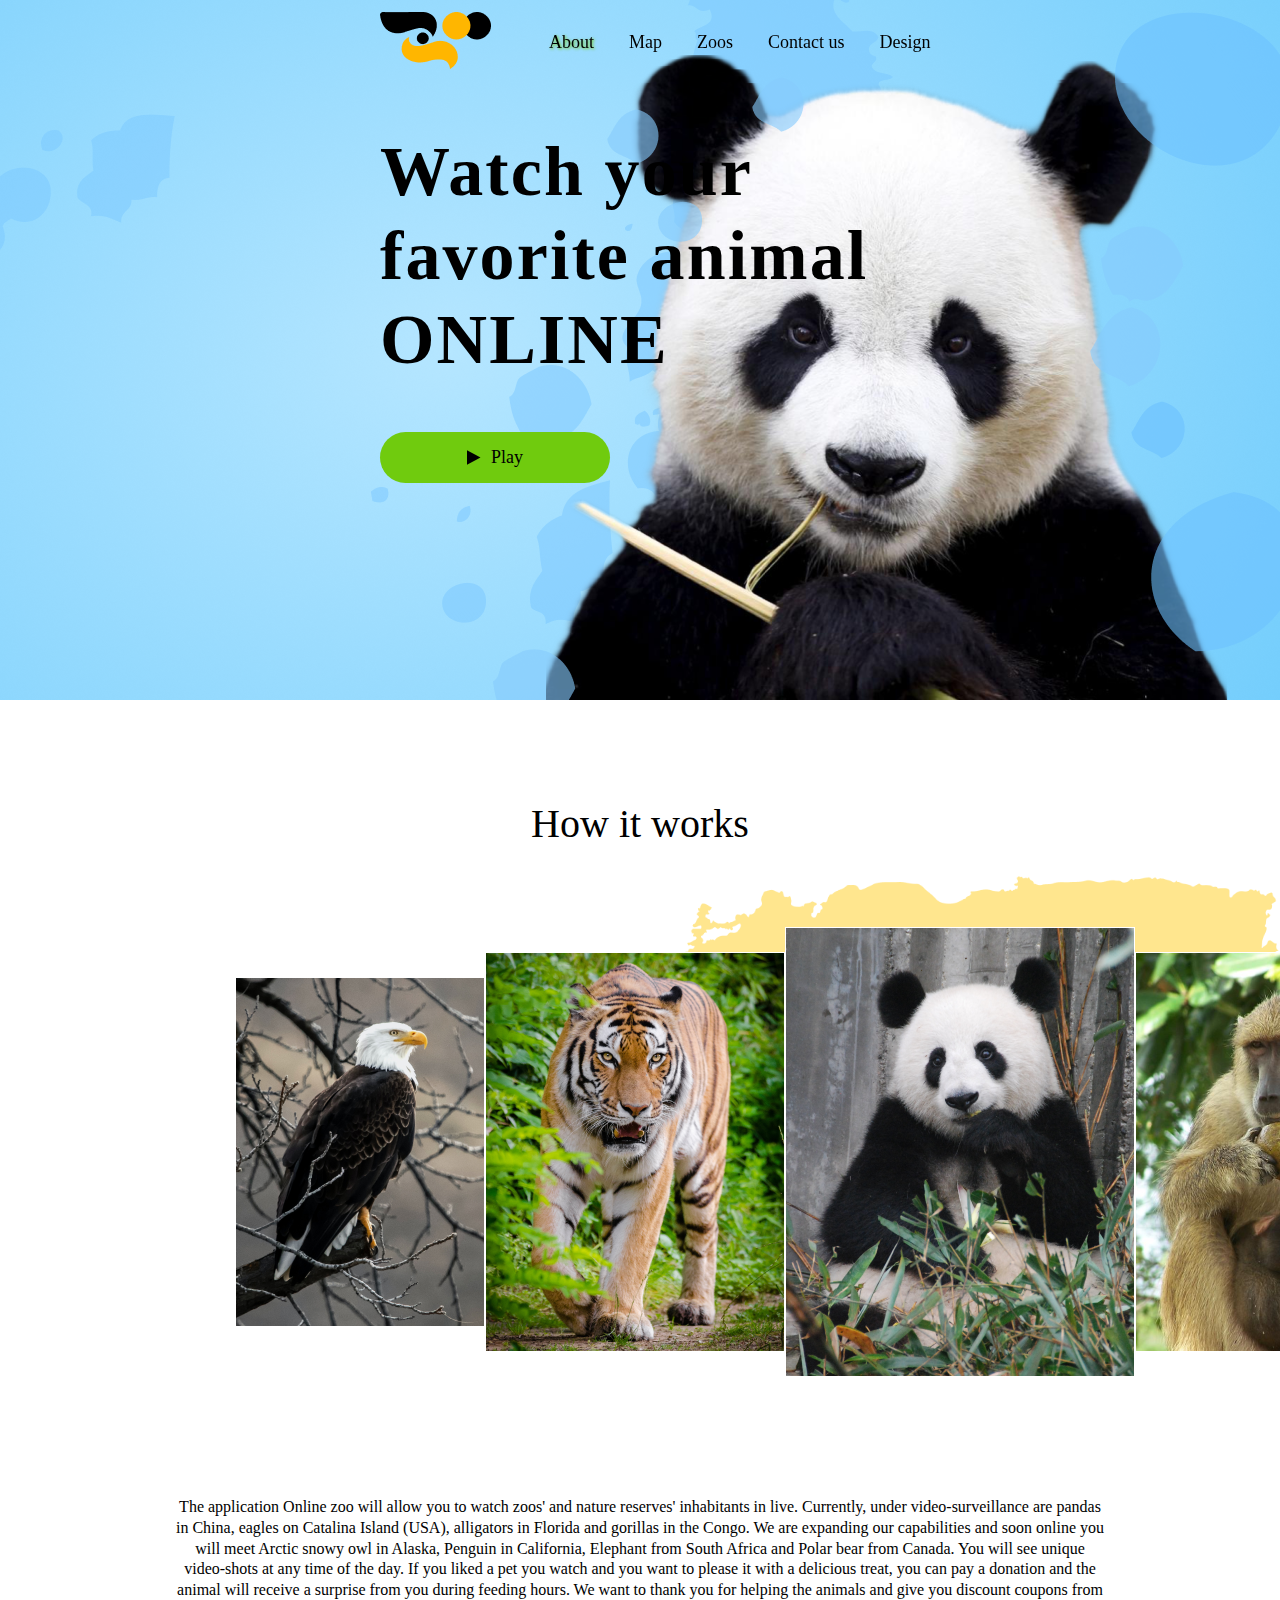
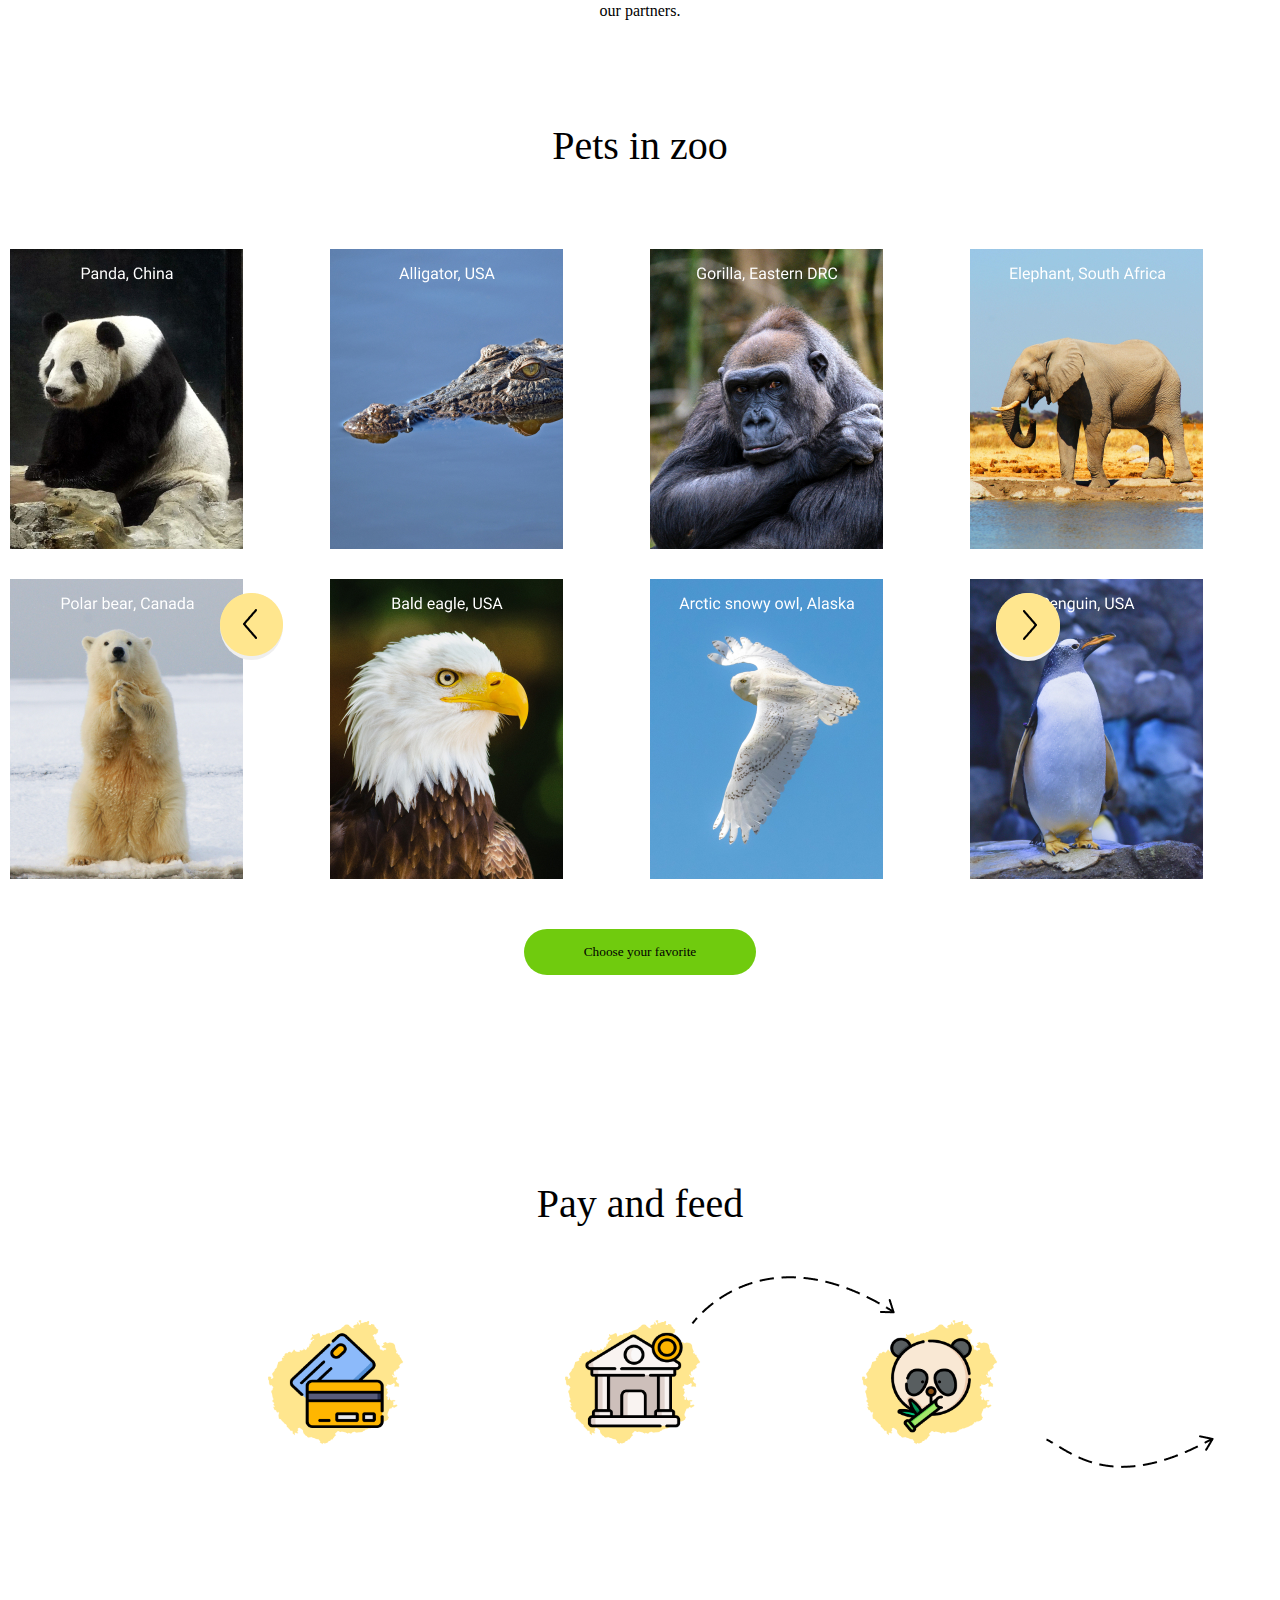
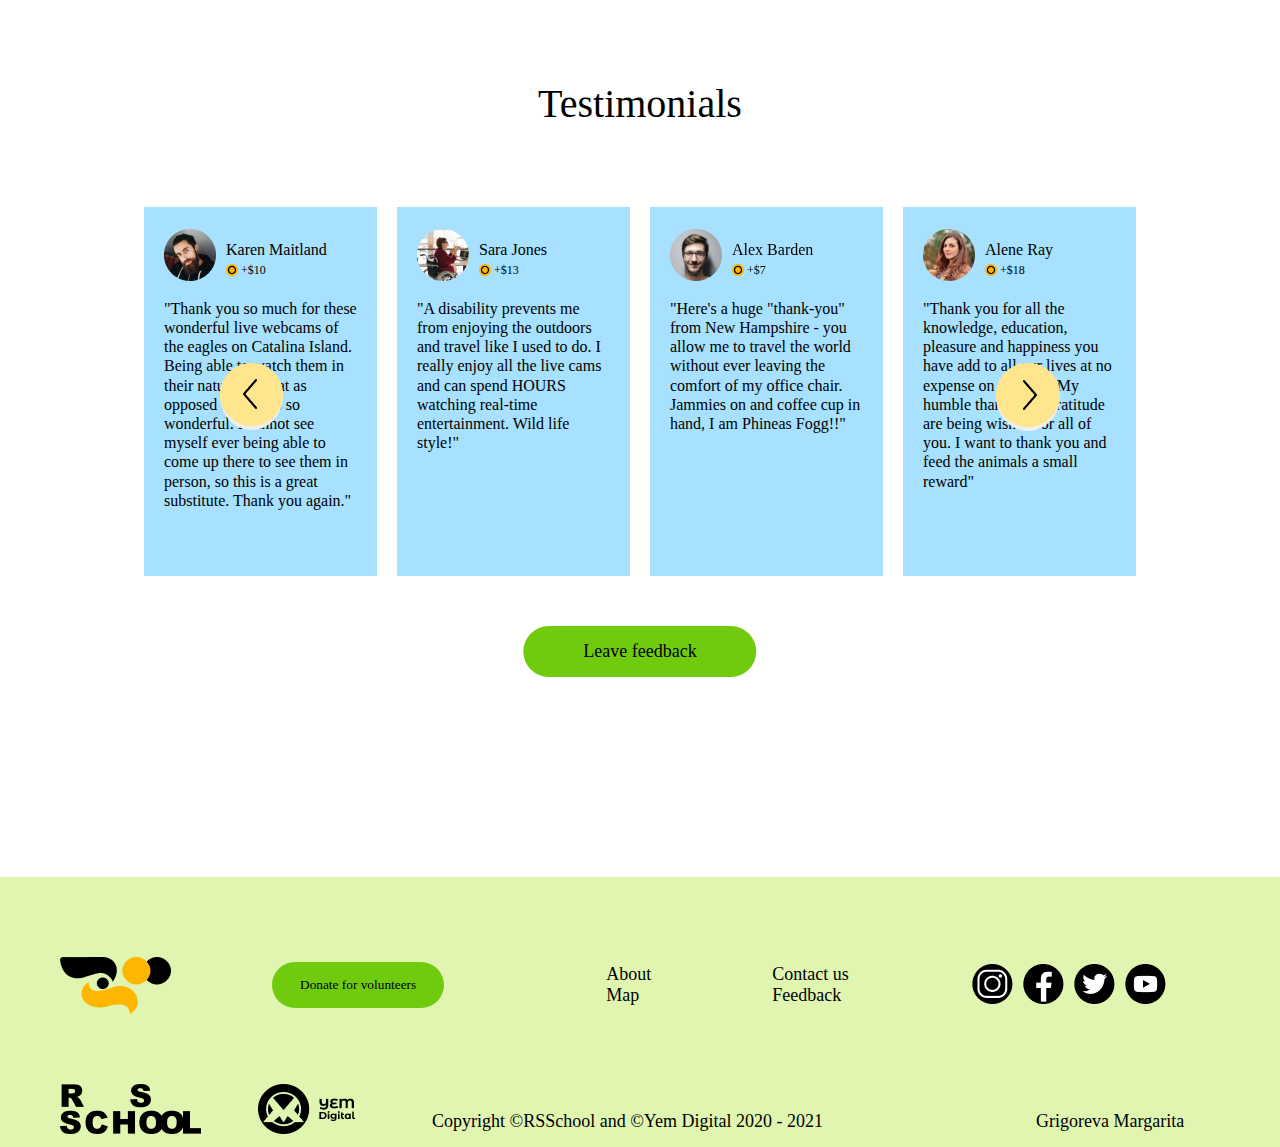
==== index.html @ cdc942bb "init: start project" ====
<!DOCTYPE html>
<html lang="en">
<head>
    <meta charset="UTF-8">
    <meta http-equiv="X-UA-Compatible" content="IE=edge">
    <meta name="viewport" content="width=device-width, initial-scale=1.0">
    <link rel="stylesheet" href="./style.css">
    <title>ZOO</title>
</head>
<body>
    <header class="header">
                <div class="logo">
                    <a href="/" class="header__logo">
                        <img class="header__logo__img" src="./img/logo.png" alt="Logotype">
                    </a>
                </div>
    
                <nav class="header__nav">
                    <ul class="header_list">
                        <li><a class="header__link header__link__sign" href="#how-work">About</a></li>
                        <li><a class="header__link" href="#">Мар</a></li>
                        <li><a class="header__link" href="#">Zoos</a></li>
                        <li><a class="header__link" href="./404/index.html">Contact us</a></li>
                        <li><a class="header__link" href="#">Design</a></li>
                    </ul>
                </nav>
    </header>

    <section class="panda">
        <div class="panda-wrapper">
            <p class="panda-title">
                Watch your favorite animal ONLINE
            </p>
            <button class="panda-button">
                <div class="panda-button-play">
                    Play
                </div>
            </button>
        </div>
    </section>

    <section class="how-it" id="how-work">
        <p class="how-it-works">How it works</p>
        <img class="how-it-background" src="./img/section2-background.png" alt="background">
        <div class="how-it-cards">
            <div class="how-it-card-1"></div>
            <div class="how-it-card-2"></div>
            <div class="how-it-card-3"></div>
            <div class="how-it-card-4"></div>
            <div class="how-it-card-5"></div>
        </div>
        <div class="paragraph">
            <p class="how-it-subtitle">
            The application Оnline zoo will allow you to watch zoos' and nature reserves' inhabitants in live. Currently, under video-surveillance are pandas in China, eagles on Catalina Island (USA), alligators in Florida and gorillas in the Congo. We are expanding our capabilities and soon online you will meet Arctic snowy owl in Alaska, Penguin in California, Elephant from South Africa and Polar bear from Canada. You will see unique video-shots at any time of the day. If you liked a pet you watch and you want to please it with a delicious treat, you can pay a donation and the animal will receive a surprise from you during feeding hours.
            We want to thank you for helping the animals and give you discount coupons from our partners.
            </p>
        </div>
        
    </section>
    
    <section class="pets">
        <h2 class="pets-in-zoo">Pets in zoo</h2>

        <div class="pets-cards">
            <div class="pet-card pets-card-1">
                <!-- <div class="pets-card-title">Panda, China</div> -->
            </div>
            <div class="pet-card pets-card-2">
                <!-- <div class="pets-card-title">Alligator, USA</div> -->
            </div>
            <div class="pet-card pets-card-3">
                <!-- <div class="pets-card-title">Gorilla, Eastern DRC</div> -->
            </div>
            <div class="pet-card pets-card-4">
                <!-- <div class="pets-card-title">Elephant, South Africa</div> -->
            </div>
            <div class="pet-card pets-card-5">
                <!-- <div class="pets-card-title">Polar bear, Canada</div> -->
            </div>
            <div class="pet-card pets-card-6">
                <!-- <div class="pets-card-title">Bald eagle, USA</div> -->
            </div>
            <div class="pet-card pets-card-7">
                <!-- <div class="pets-card-title">Arctic snowy owl, Alaska</div> -->
            </div>
            <div class="pet-card pets-card-8">
                <!-- <div class="pets-card-title">Penguin, USA</div> -->
            </div>
        </div>

        <button class="prev">
            <img src="./img/prev.png" alt="previous">
        </button>
        <button class="next">
            <img src="./img/next.png" alt="next">
        </button>

        <div class="button-pet-box">
            <button class="choose-pet">
                Choose your favorite
            </button>
        </div>
        
    </section>

    <section class="pay">
        <h2 class="pay-title">Pay and feed</h2>
        <div class="how-pay">
            <img src="./img/pay-1.png" alt="" class="how-pay-img how-pay-1">
            <img src="./img/pay-2.png" alt="" class="how-pay-img how-pay-2">
            <img src="./img/pay-3.png" alt="" class="how-pay-img how-pay-3">
            <img src="./img/pay-4.png" alt="" class="how-pay-4">
            
        </div>
    </section>

    <section class="testimonials">
        <h2 class="testimonials-title">Testimonials</h2>

        <div class="testimonials-cards">
            <div class="test-card">
                <div class="test-card-info">
                    <img src="./img/test-card-1.png" alt="Karen Maitland" class="test-card-img">
                    <div class="test-info-donat">
                        <p class="test-name">Karen Maitland</p>
                        <div class="donat">+$10</div>
                    </div>
                </div>
                <p class="test-info">"Thank you so much for these wonderful live webcams of the eagles on Catalina Island. Being able to watch them in their natural habitat as opposed to zoos is so wonderful. I cannot see myself ever being able to come up there to see them in person, so this is a great substitute. Thank you again."
                </p>
            </div>

            <div class="test-card">
                <div class="test-card-info">
                    <img src="./img/test-card-2.png" alt="Sara Jones" class="test-card-img">
                    <div class="test-info-donat">
                        <p class="test-name">Sara Jones</p>
                        <div class="donat">+$13</div>
                    </div>
                </div>
                <p class="test-info">"A disability prevents me from enjoying the outdoors and travel like I used to do. I really enjoy all the live cams and can spend HOURS watching real-time entertainment. Wild life style!"
                </p>
            </div>

            <div class="test-card">
                <div class="test-card-info">
                    <img src="./img/test-card-3.png" alt="Alex Barden" class="test-card-img">
                    <div class="test-info-donat">
                        <p class="test-name">Alex Barden</p>
                        <div class="donat">+$7</div>
                    </div>
                </div>
                <p class="test-info">"Here's a huge "thank-you" from New Hampshire - you allow me to travel the world without ever leaving the comfort of my office chair. Jammies on and coffee cup in hand, I am Phineas Fogg!!"
                </p>
            </div>
            <div class="test-card">
                <div class="test-card-info">
                    <img src="./img/test-card-4.png" alt="Alene Ray" class="test-card-img">
                    <div class="test-info-donat">
                        <p class="test-name">Alene Ray</p>
                        <div class="donat">+$18</div>
                    </div>
                </div>
                <p class="test-info">"Thank you for all the knowledge, education, pleasure and happiness you have add to all our lives at no expense on our part. My humble thanks and gratitude are being wished for all of you. I want to thank you and feed the animals a small reward"
                </p>
            </div>
        </div>
        <button class="test-prev">
            <img src="./img/prev.png" alt="previous">
        </button>
        <button class="test-next">
            <img src="./img/next.png" alt="next">
        </button>

        <button class="feedback">Leave feedback</button>
    </section>

    <footer class="footer">
        <div class="footer-wrapper">
            <div class="first-level">
                <img class="footer__logo__img" src="./img/logo.png" alt="Logotype">
                <button class="footer-button">Donate for volunteers</button>

                <nav class="footer-nav">
                    <div class="footer-column-1">
                        <ul class="footer-list">
                            <li><a class="footer-list-id" href="#how-work">About</a></li>
                            <li><a class="footer-list-id" href="#">Мар</a></li>
                            <!-- <li><a class="footer-list" href="#">Contact us</a></li>
                            <li><a class="footer-list" href="#">Feedback</a></li> -->
                        </ul>
                    </div>
                    <div class="footer-column-2">
                        <ul class="footer-list">
                            <li><a class="footer-list-id" href="#">Contact us</a></li>
                            <li><a class="footer-list-id" href="#">Feedback</a></li>
                        </ul>
                    </div>

                </nav>

                <div class="social">
                    <ul class="social-list">
                        <li>
                            <a class="social-list-link" href="#">
                                <img class="social-list-img" src="./img/social-1.png" alt="instagram">
                            </a>
                        </li>
                        <li>
                            <a class="social-list-link" href="#">
                                <img class="social-list-img" src="./img/social-2.png" alt="facebook">
                            </a>
                        </li>
                        <li>
                            <a class="social-list-link" href="#">
                                <img class="social-list-img" src="./img/social-3.png" alt="twitter">
                            </a>
                        </li>
                        <li>
                            <a class="social-list-link" href="#">
                                <img class="social-list-img" src="./img/social-4.png" alt="youtube">
                            </a>
                        </li>
                    </ul>
                </div>

            </div>
            <div class="second-level">
                <img class="footer__rss__img" src="./img/rs.png" alt="rs">
                <img class="footer__yem__img" src="./img/yem.png" alt="yem">
                <p class="footer-text">Copyright ©RSSchool and ©Yem Digital 2020 - 2021</p>
                <p class="designer">Grigoreva Margarita</p>
            </div>
        </div>
        
    </footer>
</body>
</html>
---- style.css ----
* {
	padding: 0;
	margin: 0;
	border: 0;
}
*,*:before,*:after{
	-moz-box-sizing: border-box;
	-webkit-box-sizing: border-box;
	box-sizing: border-box;
}
:focus,:active {
    outline: none;
}
a:focus,a:active {
    outline: none;
}

nav,footer,header,aside {
    display: block;
}

html,body{
	font-size: 100%;
	line-height: 1;
	font-size: 14px;
    font-style: normal;
	font-weight: normal;
    font-family: 'Open Sans';
	-ms-text-size-adjust: 100%;
	-moz-text-size-adjust: 100%;
	-webkit-text-size-adjust: 100%;
	font-family: Roboto;
}
img {
	max-width: 100%;
	height: auto;
}

input,button,textarea {
    font-family:inherit;
}

input::-ms-clear {
    display: none;
}
button {cursor: pointer;
}
button::-moz-focus-inner {
    padding:0;border:0;
}
a, a:visited {
    text-decoration: none;
}
a:hover {
    text-decoration: none;
}
ul li {
    list-style: none;
}
h1,h2,h3,h4,h5,h6 {
    font-size:inherit;font-weight: 400;
}

.header{
	max-width: 1920px;
    display: flex;
	flex-wrap: wrap;
	padding-top: 12px;
    padding-left: 380px;
	position: fixed;
}
.header__logo__img{
	margin-right: 57px;
}
.header_list{
	display: flex;
	flex-wrap: wrap;
}
.header__link{
    margin-right: 35px;
	font-size: 23px;
	line-height: 60px;
	cursor: pointer;
	font-style: normal;
	font-weight: 500;
	font-size: 18px;
	color: #000000;
}
.header__link__sign{
	text-shadow: 1px 1px 3px  #70CB0E;
}
.panda{
	background: url(./img/panda-first-section.png) no-repeat center;
	background-size: cover;
	height: 700px;
}
.panda-wrapper{
	margin-left: 380px;
}
.panda-title{
	max-width: 570px;
	padding-top: 130px;
	font-family: SceneW01-Black;
	font-style: normal;
	font-weight: 900;
	font-size: 70px;
	line-height: 120%;
	letter-spacing: 0.03em;
	color: #000000;
}
.panda-button{
	margin-top: 50px;
	padding: 15px 87px 15px 87px;
	background-color: #70CB0E;
	border-radius: 30px;

}
.panda-button-play{
	padding-left: 24px;
	background: url(./img/arrow.svg) no-repeat left;
	font-style: normal;
	font-weight: normal;
	font-size: 18px;
	line-height: 21px;
}



.how-it-works{
	padding-top: 100px;
	text-align: center;
	font-weight: 500;
	font-size: 40px;
	line-height: 47px;
	color: #000000;
}
.how-it-background{
	position: absolute;
	top: 876px;
	display: block;
	z-index: -1;
	padding-left: 267px;
}
.how-it-cards{
	display: grid;
	justify-content: center;
	margin-left: 275px;
	width: 1370px;
	height: 450px;
	grid-template-columns: repeat(5, 1fr);
	padding-top: 80px;
	grid-column-gap: 0px;
}
.how-it-card-1{
	width: 250px;
	height: 350px;
	background: url(./img/how-it-1.png) no-repeat center;
	margin-top: 50px;
}
.how-it-card-2{
	width: 300px;
	height: 400px;
	background: url(./img/how-it-2.png) no-repeat center;
	margin-top: 25px;
}
.how-it-card-3{
	width: 350px;
	height: 450px;
	background: url(./img/how-it-3.png) no-repeat center;
}
.how-it-card-4{
	width: 300px;
	height: 400px;
	background: url(./img/how-it-4.png) no-repeat center;
	margin-top: 25px;
}
.how-it-card-5{
	width: 250px;
	height: 350px;
	background: url(./img/how-it-5.png) no-repeat center;
	margin-top: 50px;
}
.paragraph{
	margin: 0 auto;
	width: 933px;
}
.how-it-subtitle{
	text-align: center;
	
	font-style: normal;
	font-weight: normal;
	font-size: 16px;
	line-height: 130%;
	color: #000000;
	padding-top: 200px;
} 

.pets{
	height: 1058px;
}
.pets-in-zoo{
	padding-top: 100px;
	text-align: center;
	font-style: normal;
	font-weight: 500;
	font-size: 40px;
	line-height: 47px;
	color: #000000;
}

.pets-cards {
	padding-top: 80px;
	margin: 0 auto;
	width: 1260px;
	display: grid;
	grid-template-columns: repeat(4, 1fr);
	grid-column-gap: 20px;
	grid-row-gap: 30px;
}
.pet-card {
	width: 233px;
	height: 300px;
}
.pets-card-1{
	background: url(./img/pets-1.jpg) no-repeat center;
}
.pets-card-2{
	background: url(./img/pets-2.jpg) no-repeat center;
}
.pets-card-3{
	background: url(./img/pets-3.jpg) no-repeat center;
}
.pets-card-4{
	background: url(./img/pets-4.jpg) no-repeat center;
}
.pets-card-5{
	background: url(./img/pets-5.jpg) no-repeat center;
}
.pets-card-6{
	background: url(./img/pets-6.jpg) no-repeat center;
}
.pets-card-7{
	background: url(./img/pets-7.jpg) no-repeat center;
}
.pets-card-8{
	background: url(./img/pets-8.jpg) no-repeat center;
}
.prev{
	position: absolute;
	top: 2193px;
	border-radius: 50%;
	left: 220px;
}
.next{
	position: absolute;
	top: 2193px;
	right: 220px;
	border-radius: 50%;
}
.button-pet-box{
	display: flex;
  justify-content: center;
}
.choose-pet{
	margin-top: 50px;
	padding: 15px 60px;
	background: #70CB0E;
	border-radius: 30px;
}

.pay{
	height: 600px;
}
.pay-title{
	padding-top: 100px;
	font-weight: 500;
	font-size: 40px;
	line-height: 47px;
	text-align: center;
	color: #000000;
}
.how-pay{
	padding-top: 80px;
	/* display: flex;
	width: 992px;
	padding-left: 494px; */
	margin: 0 auto;
	width: 816px;
	display: grid;
	grid-template-columns: repeat(3, 1fr);
	grid-column-gap: 75px;
	
}
.how-pay-img{
	width: 210px;
	height: 173px;
}
.how-pay-4{
	position: absolute;
	top: 2670px;
	left: 640px;
}

.testimonials{
	height: 797px;
}
.testimonials-title{
	font-style: normal;
	font-weight: 500;
	font-size: 40px;
	line-height: 47px;
	text-align: center;
	color: #000000;
}
.testimonials-cards{
	padding-top: 80px;
	margin: 0 auto;
	width: 992px;
	display: grid;
	grid-template-columns: repeat(4, 1fr);
	grid-column-gap: 20px;
}
.test-card{
	width: 233px;
	height: 369px;
	background: #A7E1FF;
}
.test-prev{
	position: absolute;
	top: 3563px;
	border-radius: 50%;
	left: 220px;
}
.test-next{
	position: absolute;
	top: 3563px;
	right: 220px;
	border-radius: 50%;
}

.test-info{
	padding: 92px 20px;
	padding-bottom: none;
	font-style: normal;
	font-weight: normal;
	font-size: 16px;
	line-height: 120%;
	color: #000000;
}
.test-card{
	position: relative;
}
.test-card-info{
	position: absolute;
	top: 22px;
	left: 20px;
	display: flex;
	align-items: center;
}
.test-info-donat{
	padding-left: 10px;
}
.test-name{
	font-size: 16px;
	line-height: 120%;
	color: #000000;
	padding-top: 8px;
	padding-bottom: 4px;
}

.donat{
	font-size: 12px;
	line-height: 120%;
	color: #000000;
	align-items: center;
	padding-left: 15px;
	background: url(./img/money.svg) no-repeat left center;
}
.feedback{
	margin-top: 50px;
	position: relative;
	left: 50%;
	transform: translate(-50%, 0);
	padding: 15px 60px;
	background: #70CB0E;
	border-radius: 30px;
	font-size: 18px;
	line-height: 21px;
	color: #000000;
}

.footer{
	height: 270px;
	
	background: #DFF5B0;
}
.footer-wrapper{
	width: 1160px;
	margin: 0 auto;
}
.first-level{
	padding-top: 80px;
	display: flex;
	align-items: center;
}
.footer__logo__img{
	padding-right: 100px;
}
.footer-button{
	padding: 15px 28px;
	background: #70CB0E;
	border-radius: 30px;
}
.footer-nav{
	padding-left: 162px;
	/* display: grid;
	grid-template-columns: repeat(2, 1fr);
	grid-column-gap: 121px;
	grid-template-rows: 15px; */
	display: flex;

}
.footer-column-1{
	padding-right: 121px;
}
/* .footer-column-2{

}
.footer-list{
	
} */
.social-list{
	display: flex;
	padding-left: 123px;
}
.footer-list-id{
	color: #000000;
	font-size: 18px;
	line-height: 21px;
}
.social-list-img{
	padding-right: 10px;
}
.second-level{
	padding-top: 70px;
	display: flex;
}
.footer__rss__img{
	padding-right: 57px;
}
.footer__yem__img{
	padding-right: 77px;
}
.footer-text {
	padding-top: 27px;
	padding-right: 213px;
	font-size: 18px;
	line-height: 21px;
	color: #000000;
}
.designer{
	padding-top: 27px;
	font-size: 18px;
	line-height: 21px;
	color: #000000;
}
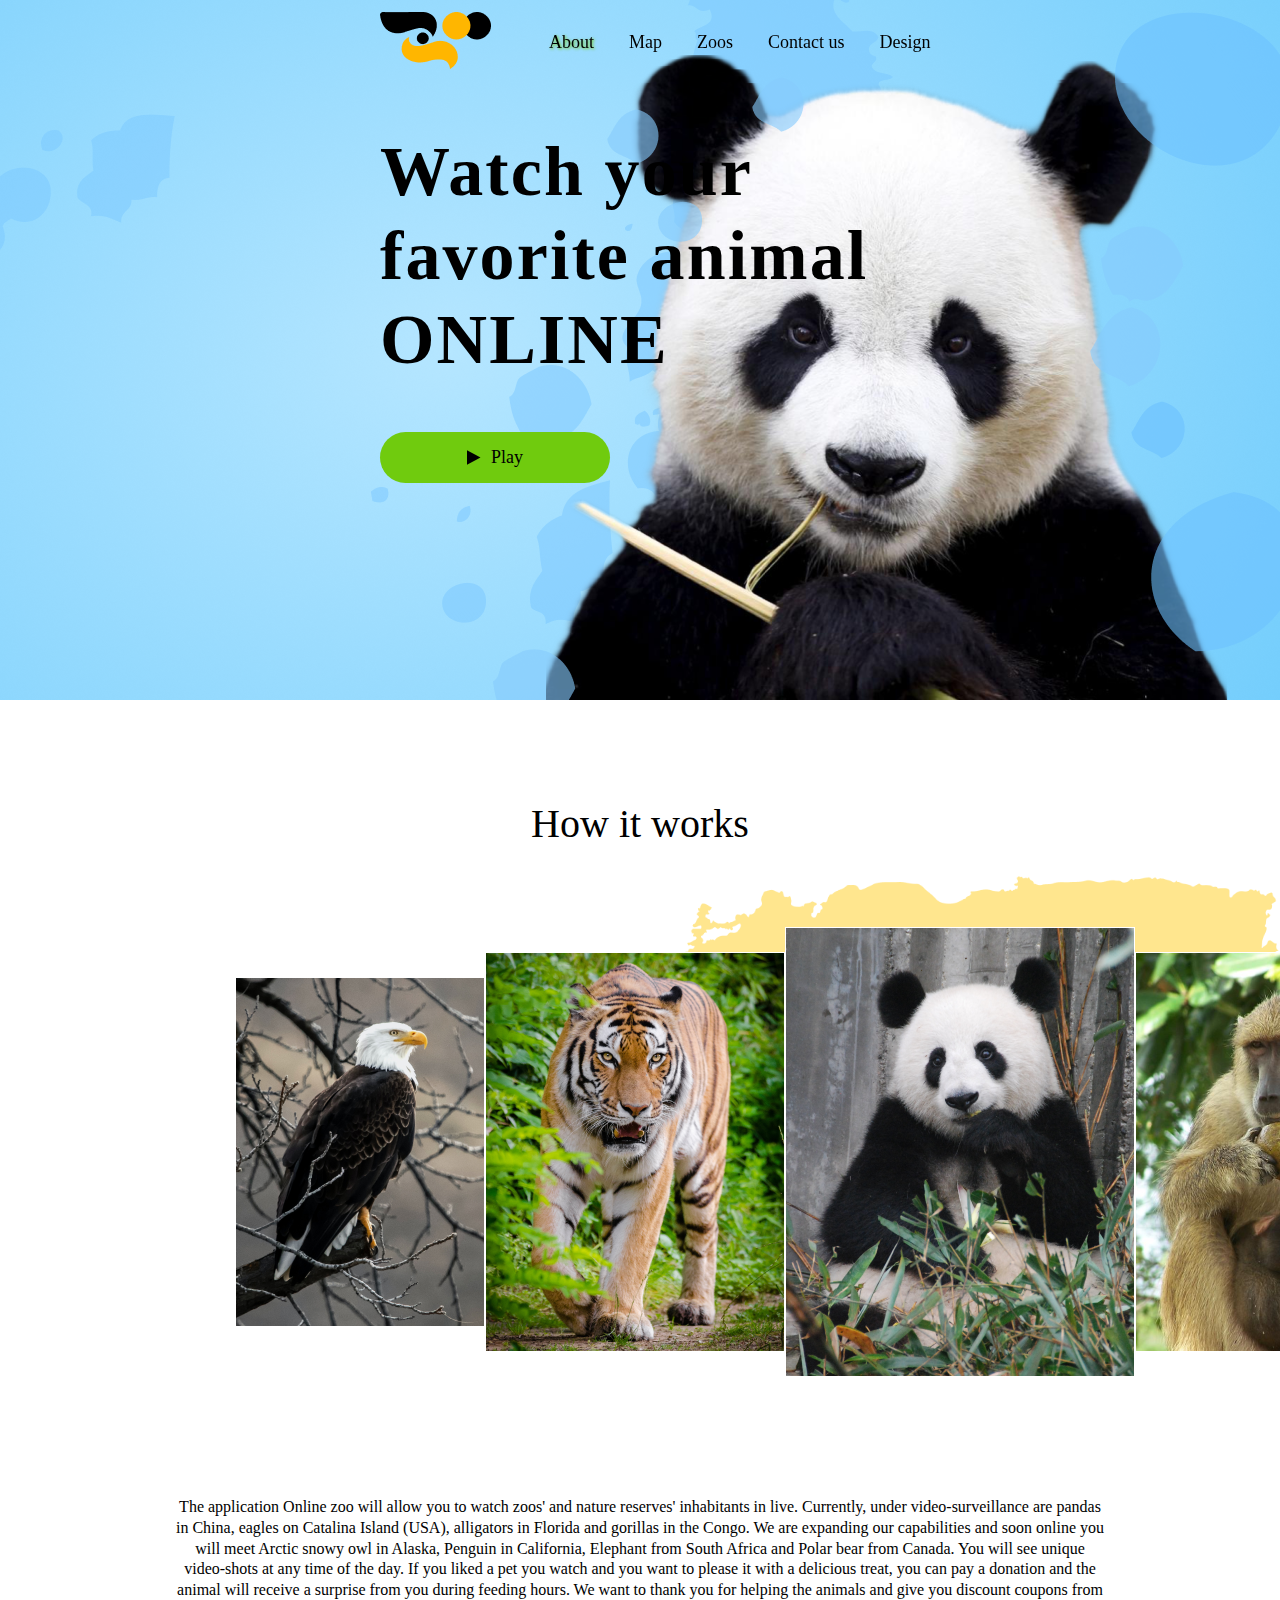
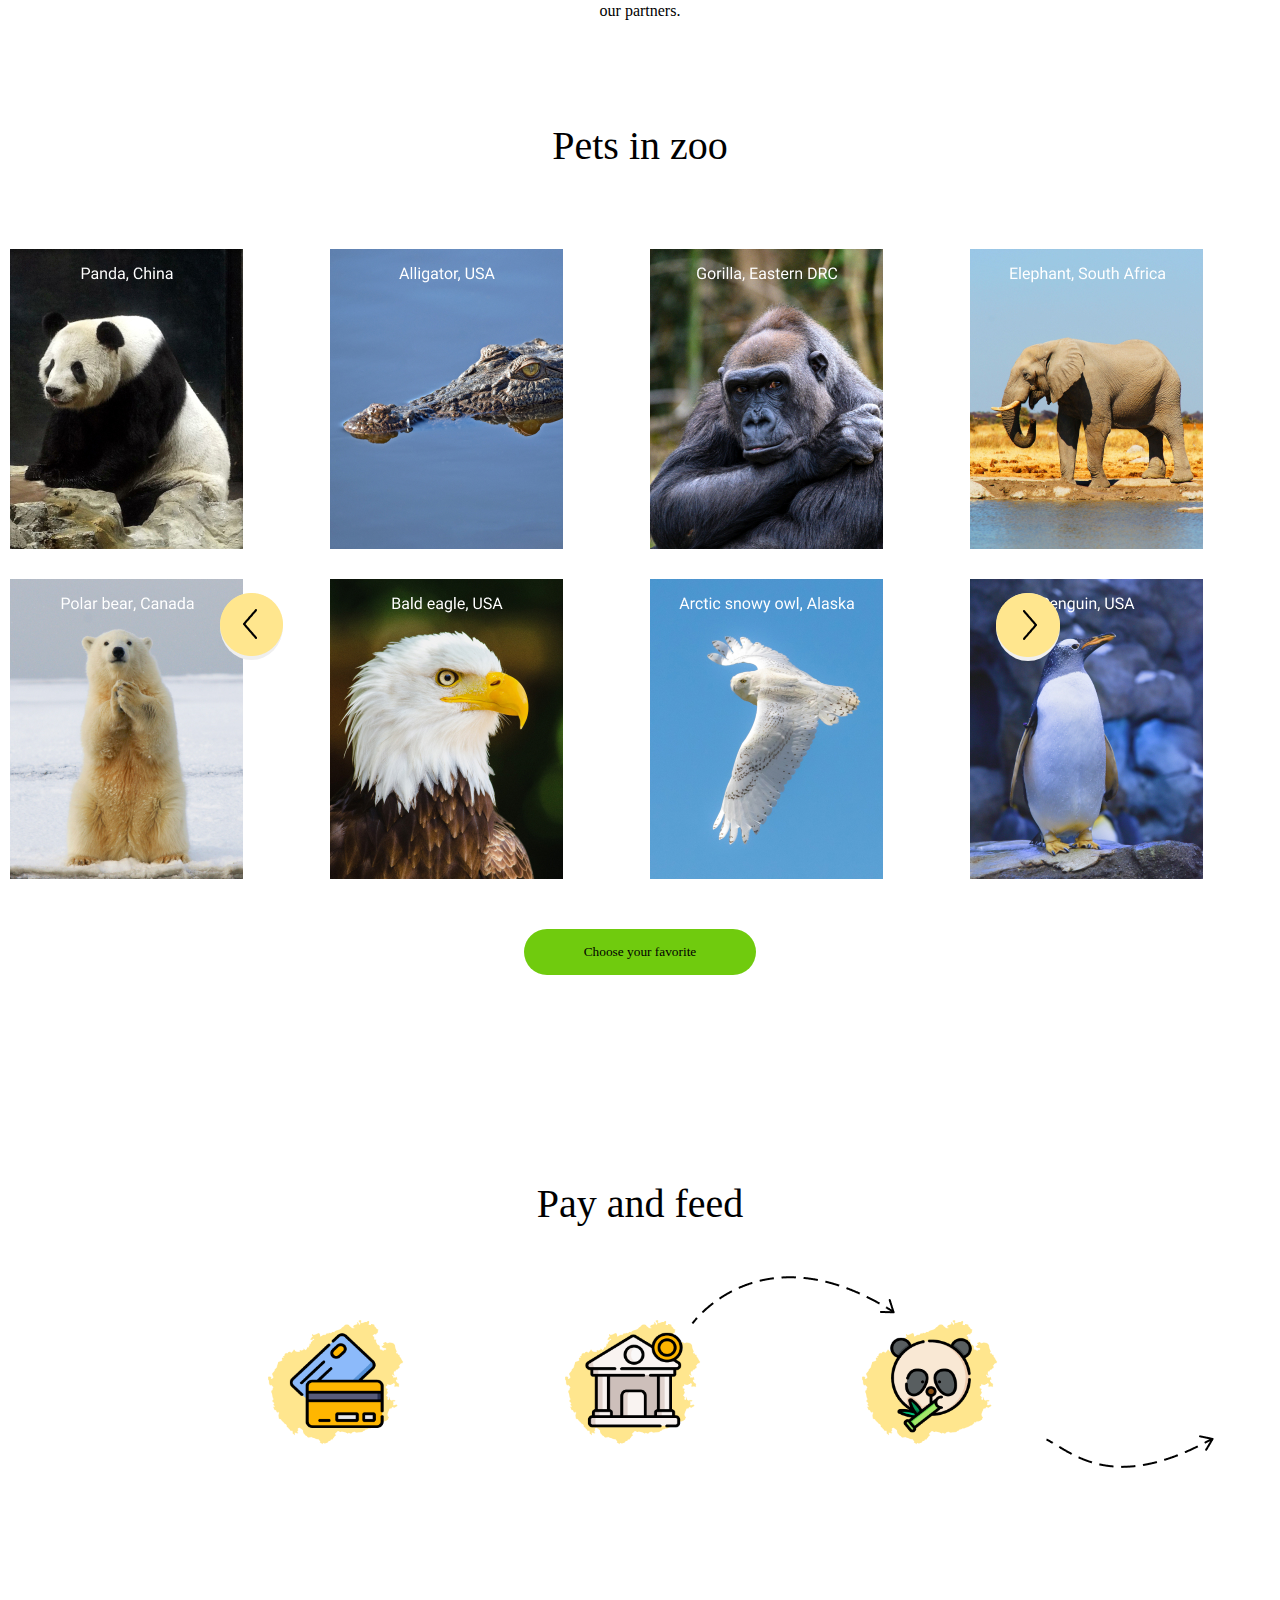
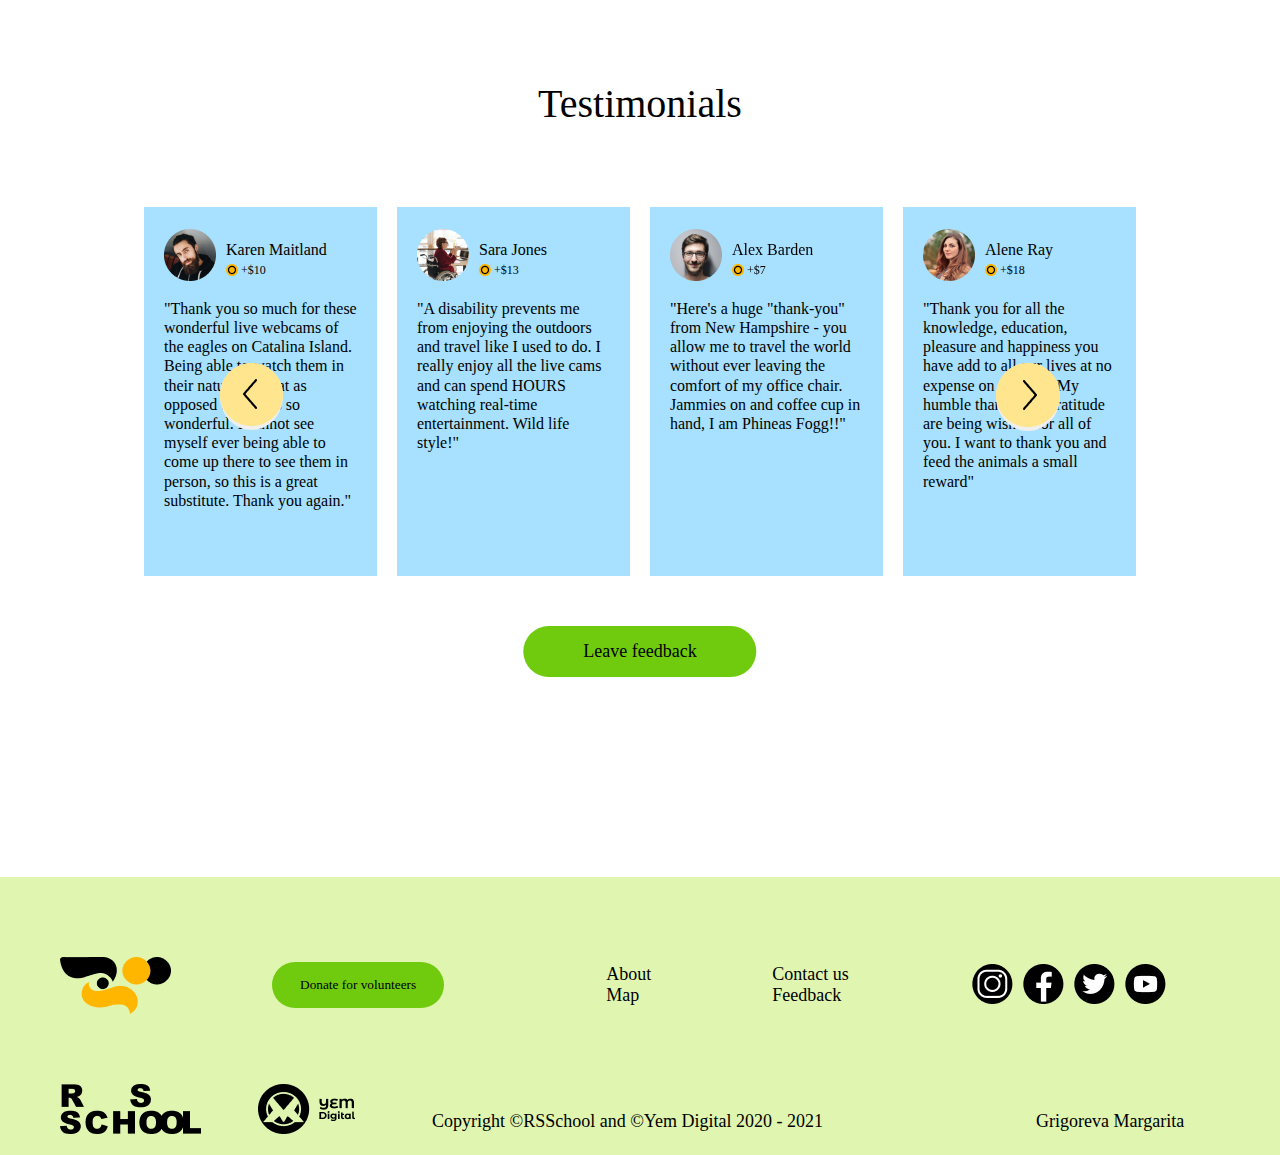
==== commit 087f02e2: "feat: add map" ====
--- a/index.html
+++ b/index.html
@@ -18,7 +18,7 @@
                 <nav class="header__nav">
                     <ul class="header_list">
                         <li><a class="header__link header__link__sign" href="#how-work">About</a></li>
-                        <li><a class="header__link" href="#">Мар</a></li>
+                        <li><a class="header__link" href="./map/index.html">Мар</a></li>
                         <li><a class="header__link" href="#">Zoos</a></li>
                         <li><a class="header__link" href="./404/index.html">Contact us</a></li>
                         <li><a class="header__link" href="#">Design</a></li>
@@ -232,7 +232,7 @@
                 <p class="designer">Grigoreva Margarita</p>
             </div>
         </div>
-        
+        <div class="footer-bg"></div>
     </footer>
 </body>
 </html>--- a/style.css
+++ b/style.css
@@ -390,8 +390,7 @@
 }
 
 .footer{
-	height: 270px;
-	
+	height: 278px;
 	background: #DFF5B0;
 }
 .footer-wrapper{
@@ -423,8 +422,8 @@
 .footer-column-1{
 	padding-right: 121px;
 }
-/* .footer-column-2{
-
+/*.footer-column-2{
+	padding-bottom: 20px;
 }
 .footer-list{
 	
@@ -444,6 +443,7 @@
 .second-level{
 	padding-top: 70px;
 	display: flex;
+	padding-bottom: 20px;
 }
 .footer__rss__img{
 	padding-right: 57px;
@@ -463,4 +463,13 @@
 	font-size: 18px;
 	line-height: 21px;
 	color: #000000;
+}
+.footer-bg{
+	position: absolute;
+	top: 3996px;
+	left: 0;
+	height: 270px;
+	width: 100%;
+	background: url(./img/footer.svg) no-repeat;
+	z-index: -1;
 }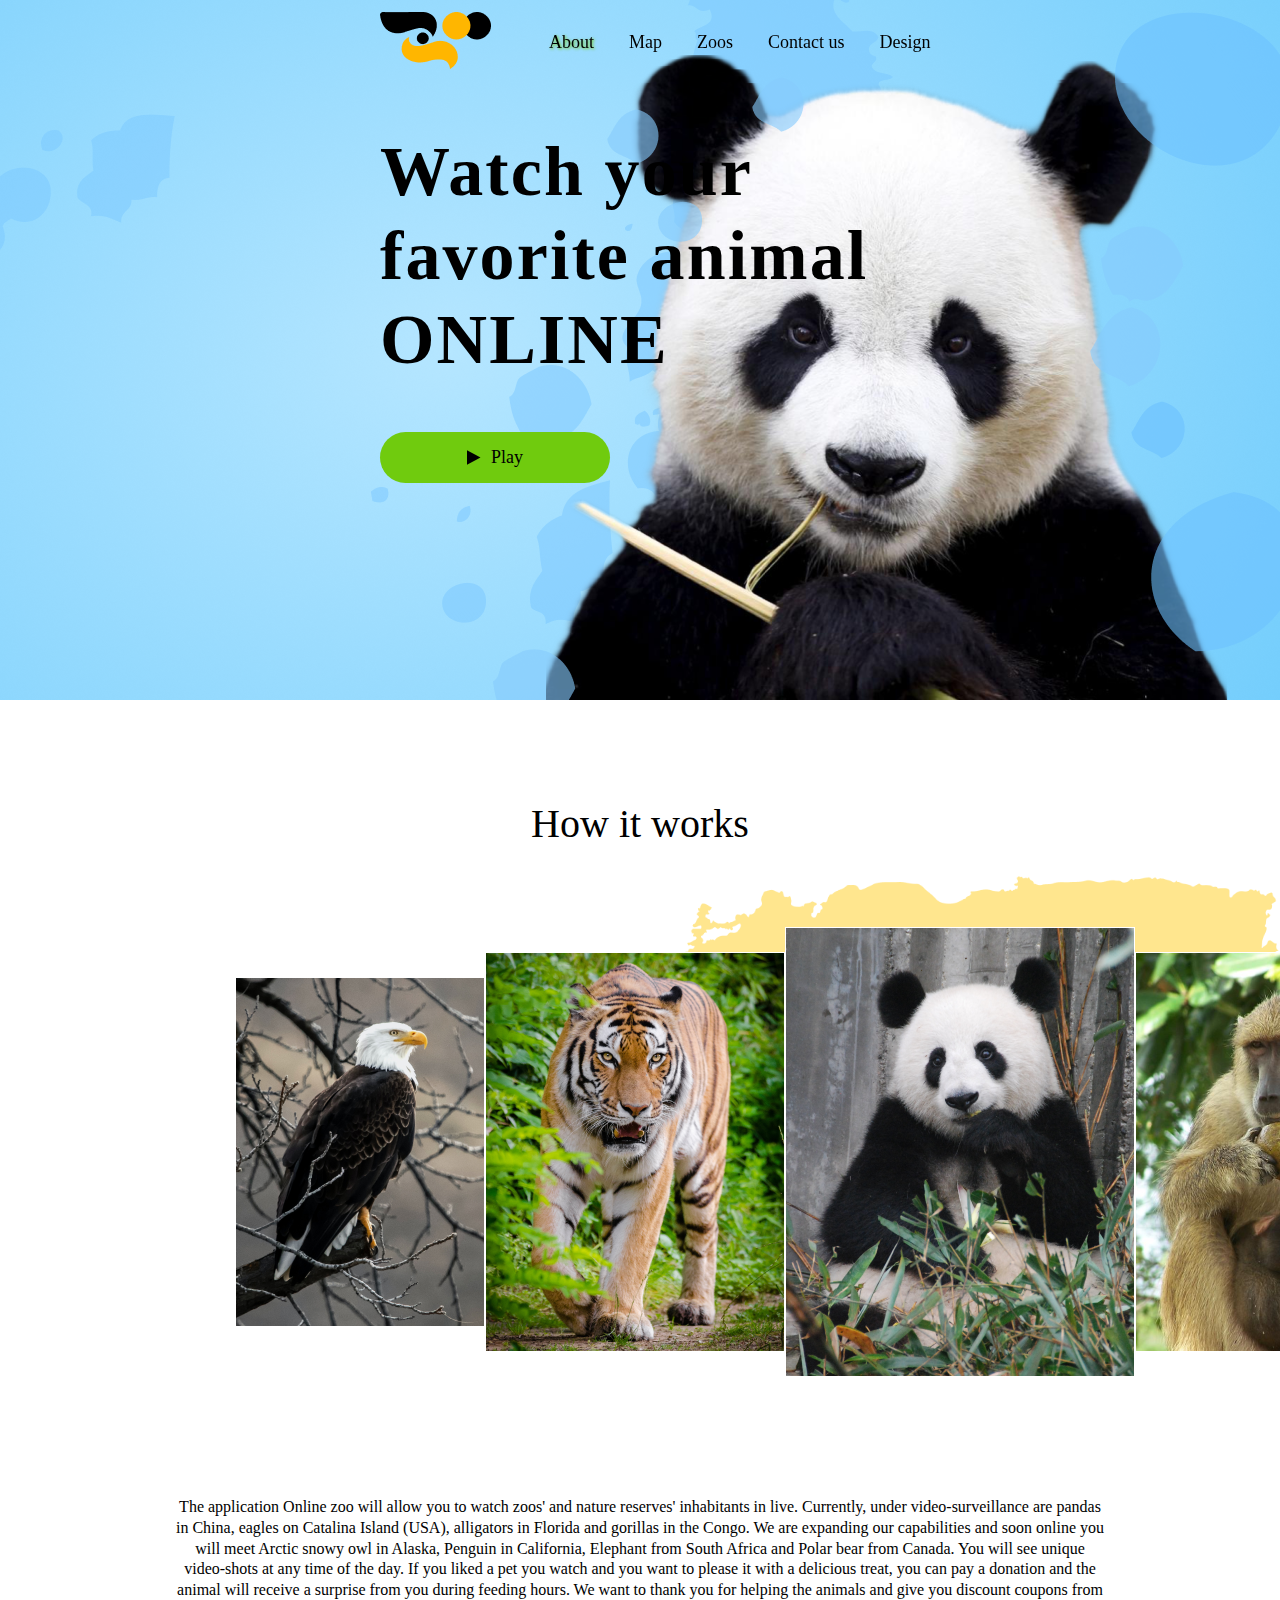
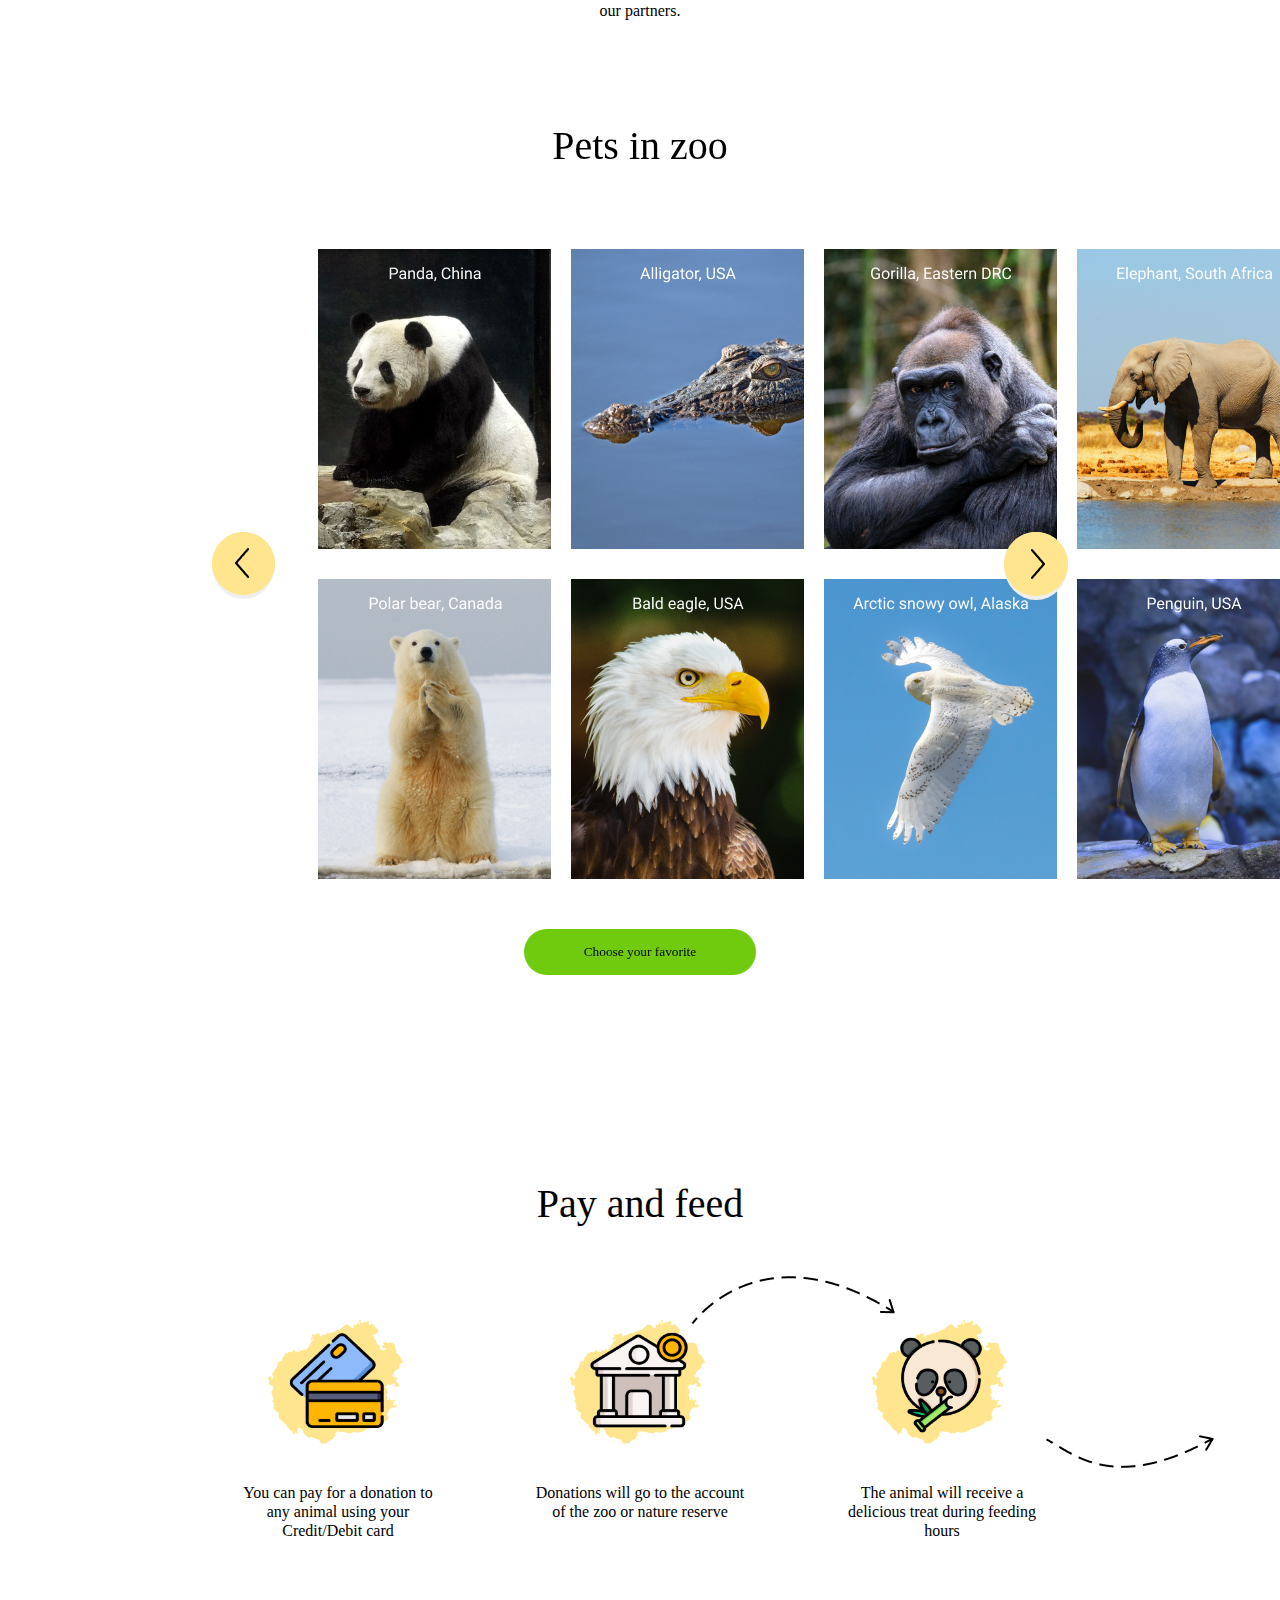
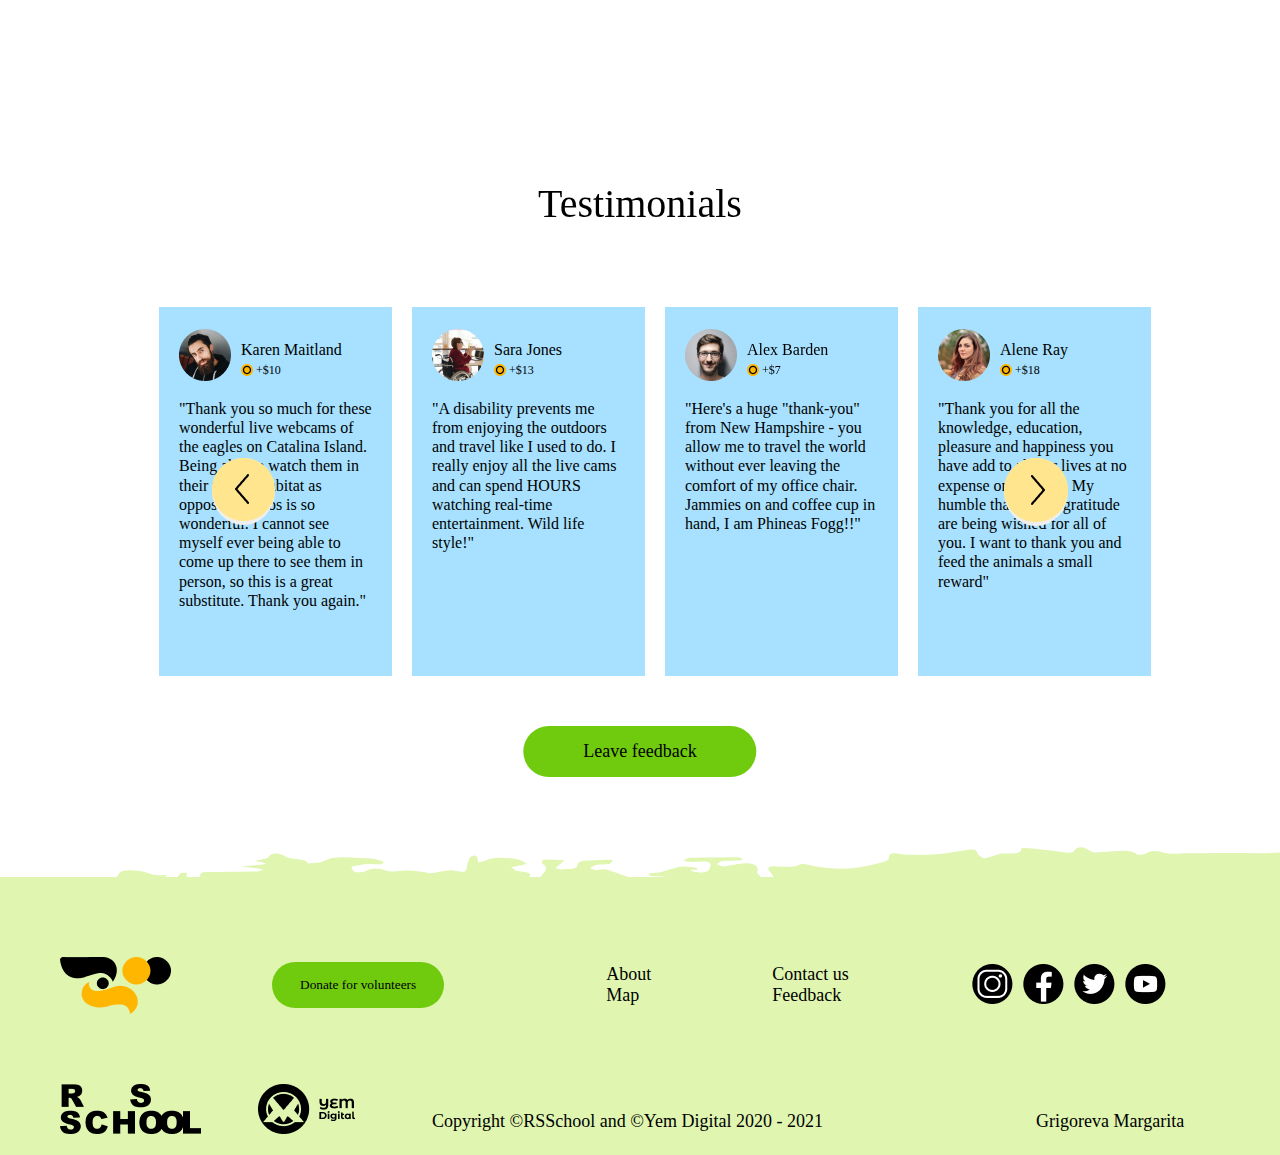
==== commit d635edbd: "repair arow" ====
--- a/index.html
+++ b/index.html
@@ -1,4 +1,4 @@
-<!DOCTYPE html>
+<!DOCTYPE html><!-- for 1920px -->
 <html lang="en">
 <head>
     <meta charset="UTF-8">
@@ -58,47 +58,49 @@
         
     </section>
     
-    <section class="pets">
-        <h2 class="pets-in-zoo">Pets in zoo</h2>
-
-        <div class="pets-cards">
-            <div class="pet-card pets-card-1">
-                <!-- <div class="pets-card-title">Panda, China</div> -->
-            </div>
-            <div class="pet-card pets-card-2">
-                <!-- <div class="pets-card-title">Alligator, USA</div> -->
-            </div>
-            <div class="pet-card pets-card-3">
-                <!-- <div class="pets-card-title">Gorilla, Eastern DRC</div> -->
-            </div>
-            <div class="pet-card pets-card-4">
-                <!-- <div class="pets-card-title">Elephant, South Africa</div> -->
-            </div>
-            <div class="pet-card pets-card-5">
-                <!-- <div class="pets-card-title">Polar bear, Canada</div> -->
-            </div>
-            <div class="pet-card pets-card-6">
-                <!-- <div class="pets-card-title">Bald eagle, USA</div> -->
-            </div>
-            <div class="pet-card pets-card-7">
-                <!-- <div class="pets-card-title">Arctic snowy owl, Alaska</div> -->
-            </div>
-            <div class="pet-card pets-card-8">
-                <!-- <div class="pets-card-title">Penguin, USA</div> -->
-            </div>
-        </div>
-
-        <button class="prev">
-            <img src="./img/prev.png" alt="previous">
-        </button>
-        <button class="next">
-            <img src="./img/next.png" alt="next">
-        </button>
-
-        <div class="button-pet-box">
-            <button class="choose-pet">
-                Choose your favorite
+    <section class="pets-section">
+        <div class="pets">
+            <h2 class="pets-in-zoo">Pets in zoo</h2>
+
+            <div class="pets-cards">
+                <div class="pet-card pets-card-1">
+                    <!-- <div class="pets-card-title">Panda, China</div> -->
+                </div>
+                <div class="pet-card pets-card-2">
+                    <!-- <div class="pets-card-title">Alligator, USA</div> -->
+                </div>
+                <div class="pet-card pets-card-3">
+                    <!-- <div class="pets-card-title">Gorilla, Eastern DRC</div> -->
+                </div>
+                <div class="pet-card pets-card-4">
+                    <!-- <div class="pets-card-title">Elephant, South Africa</div> -->
+                </div>
+                <div class="pet-card pets-card-5">
+                    <!-- <div class="pets-card-title">Polar bear, Canada</div> -->
+                </div>
+                <div class="pet-card pets-card-6">
+                    <!-- <div class="pets-card-title">Bald eagle, USA</div> -->
+                </div>
+                <div class="pet-card pets-card-7">
+                    <!-- <div class="pets-card-title">Arctic snowy owl, Alaska</div> -->
+                </div>
+                <div class="pet-card pets-card-8">
+                    <!-- <div class="pets-card-title">Penguin, USA</div> -->
+                </div>
+            </div>
+
+            <button class="prev">
+                <img src="./img/prev.png" alt="previous">
             </button>
+            <button class="next">
+                <img src="./img/next.png" alt="next">
+            </button>
+
+            <div class="button-pet-box">
+                <button class="choose-pet">
+                    Choose your favorite
+                </button>
+            </div>
         </div>
         
     </section>
@@ -106,10 +108,19 @@
     <section class="pay">
         <h2 class="pay-title">Pay and feed</h2>
         <div class="how-pay">
-            <img src="./img/pay-1.png" alt="" class="how-pay-img how-pay-1">
-            <img src="./img/pay-2.png" alt="" class="how-pay-img how-pay-2">
-            <img src="./img/pay-3.png" alt="" class="how-pay-img how-pay-3">
-            <img src="./img/pay-4.png" alt="" class="how-pay-4">
+            <div class="step-1">
+                <img src="./img/pay-1.png" alt="card" class="how-pay-img how-pay-1">
+                <p class="how-pay-text">You can pay for a donation to any animal using your Credit/Debit card</p>
+            </div>
+            <div class="step-1">
+                <img src="./img/pay-2.png" alt="donat" class="how-pay-img how-pay-2">
+                <p class="how-pay-text">Donations will go to the account of the zoo or nature reserve</p>
+            </div>
+            <div class="step-1">
+                <img src="./img/pay-3.png" alt="delicious " class="how-pay-img how-pay-3">
+                <p class="how-pay-text">The animal will receive a delicious treat during feeding hours</p>
+            </div>
+            <img src="./img/pay-4.png" alt="arrow" class="how-pay-4">
             
         </div>
     </section>
--- a/style.css
+++ b/style.css
@@ -125,7 +125,9 @@
 }
 
 
-
+.how-it{
+	overflow:hidden;
+}
 .how-it-works{
 	padding-top: 100px;
 	text-align: center;
@@ -195,8 +197,13 @@
 	padding-top: 200px;
 } 
 
+.pets-section{
+	position: relative;
+}
 .pets{
 	height: 1058px;
+	width: 50.3%;
+	margin: 0 auto;
 }
 .pets-in-zoo{
 	padding-top: 100px;
@@ -211,11 +218,12 @@
 .pets-cards {
 	padding-top: 80px;
 	margin: 0 auto;
-	width: 1260px;
 	display: grid;
 	grid-template-columns: repeat(4, 1fr);
 	grid-column-gap: 20px;
 	grid-row-gap: 30px;
+	align-items: center;
+  justify-items: center;
 }
 .pet-card {
 	width: 233px;
@@ -247,14 +255,14 @@
 }
 .prev{
 	position: absolute;
-	top: 2193px;
+	top: 510px;
 	border-radius: 50%;
-	left: 220px;
+	left: 16.6%;
 }
 .next{
 	position: absolute;
-	top: 2193px;
-	right: 220px;
+	top: 510px;
+	right: 16.6%;
 	border-radius: 50%;
 }
 .button-pet-box{
@@ -288,7 +296,7 @@
 	width: 816px;
 	display: grid;
 	grid-template-columns: repeat(3, 1fr);
-	grid-column-gap: 75px;
+	grid-column-gap: 90px;
 	
 }
 .how-pay-img{
@@ -300,11 +308,18 @@
 	top: 2670px;
 	left: 640px;
 }
+.how-pay-text{
+	font-size: 16px;
+	line-height: 19px;
+	text-align: center;
+}
 
 .testimonials{
 	height: 797px;
+	position: relative;
 }
 .testimonials-title{
+	padding-top: 100px;
 	font-style: normal;
 	font-weight: 500;
 	font-size: 40px;
@@ -315,7 +330,7 @@
 .testimonials-cards{
 	padding-top: 80px;
 	margin: 0 auto;
-	width: 992px;
+	width: 962px;
 	display: grid;
 	grid-template-columns: repeat(4, 1fr);
 	grid-column-gap: 20px;
@@ -327,14 +342,14 @@
 }
 .test-prev{
 	position: absolute;
-	top: 3563px;
+	top: 378px;
 	border-radius: 50%;
-	left: 220px;
+	left: 16.6%;
 }
 .test-next{
 	position: absolute;
-	top: 3563px;
-	right: 220px;
+	top: 378px;
+	right: 16.6%;
 	border-radius: 50%;
 }
 
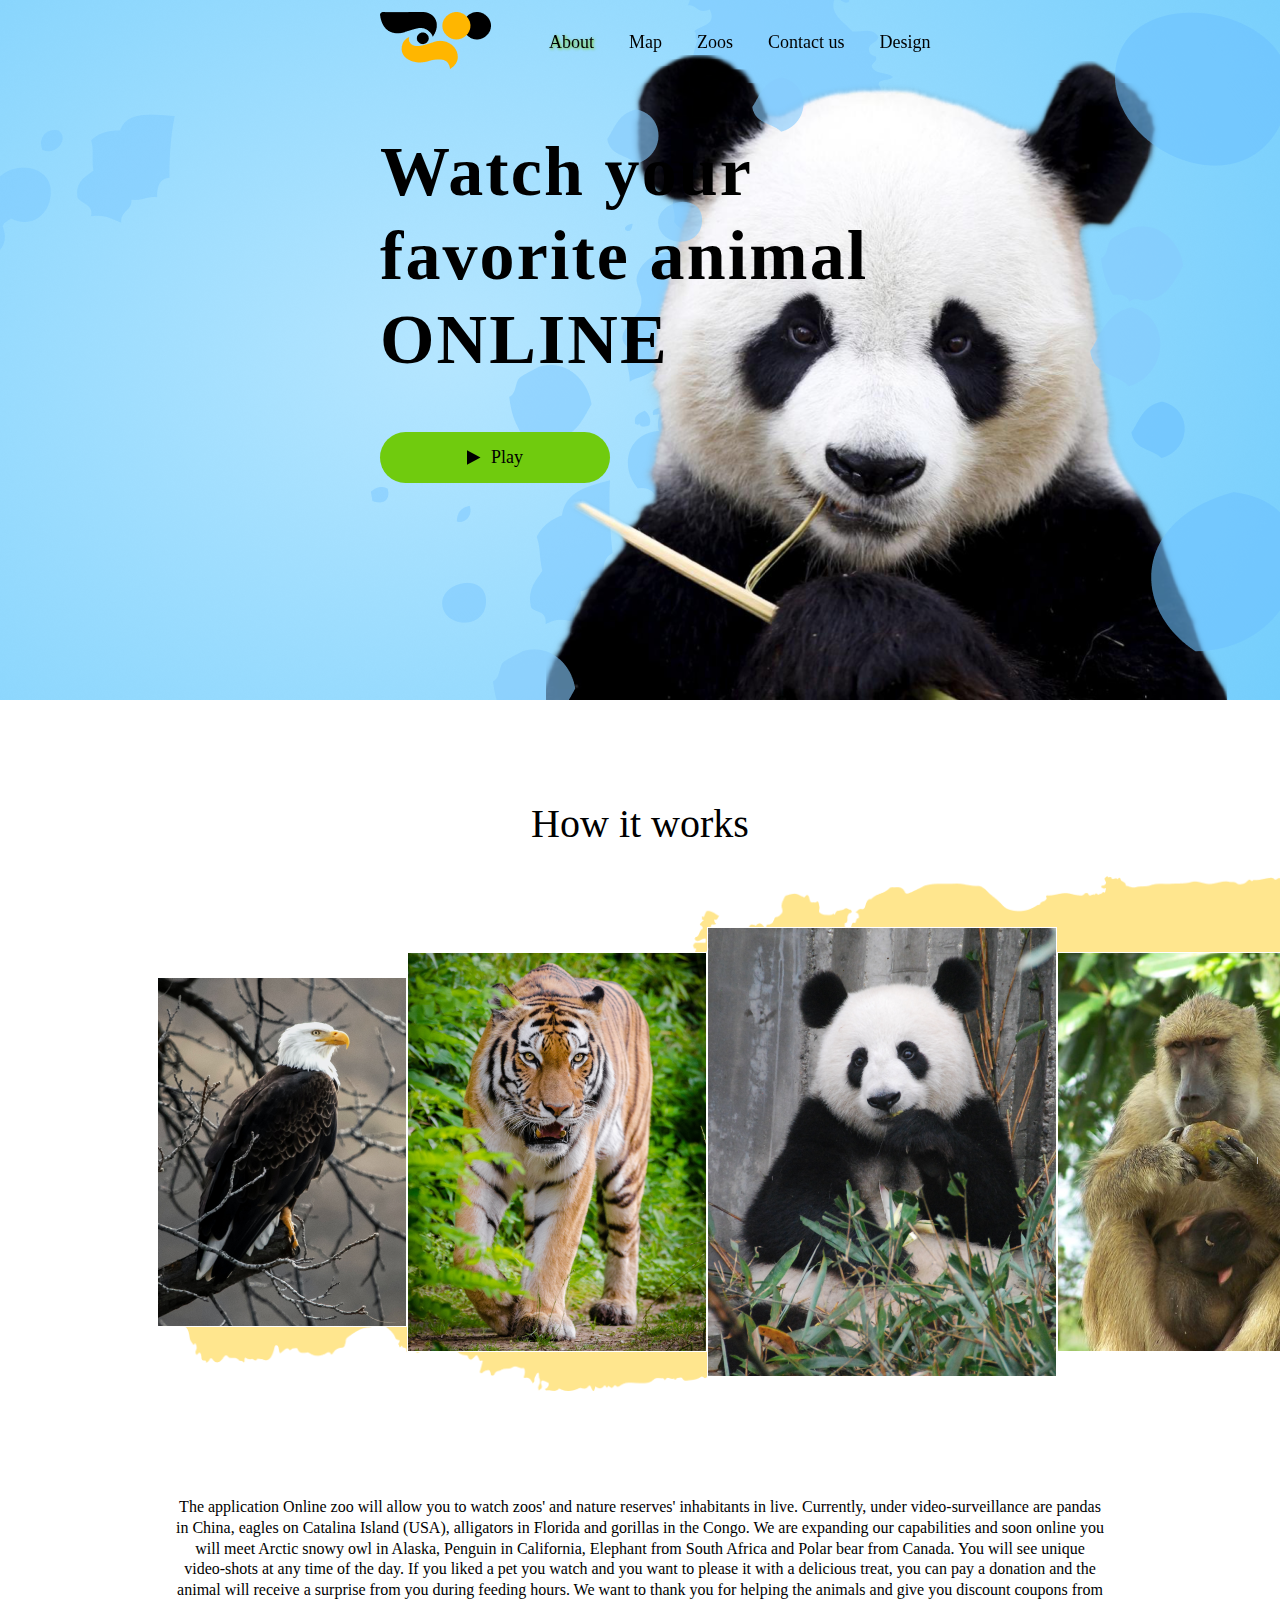
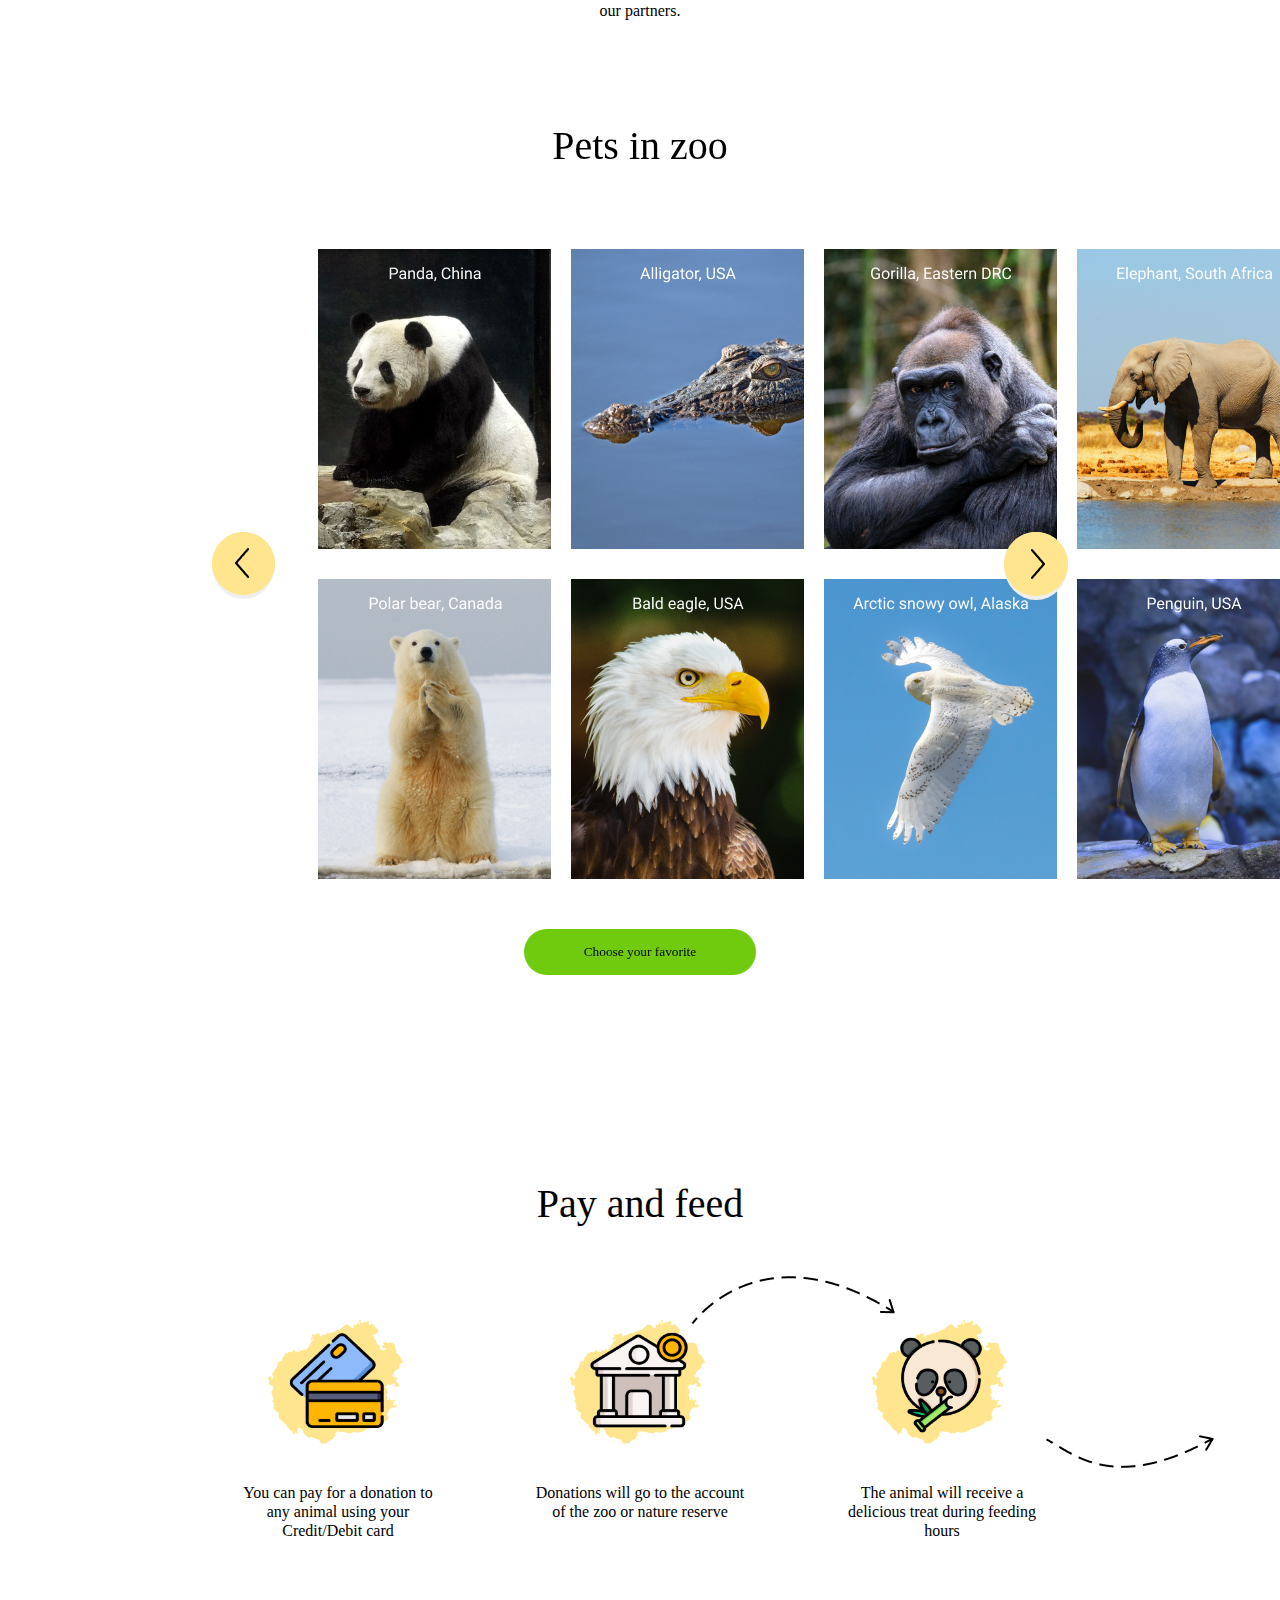
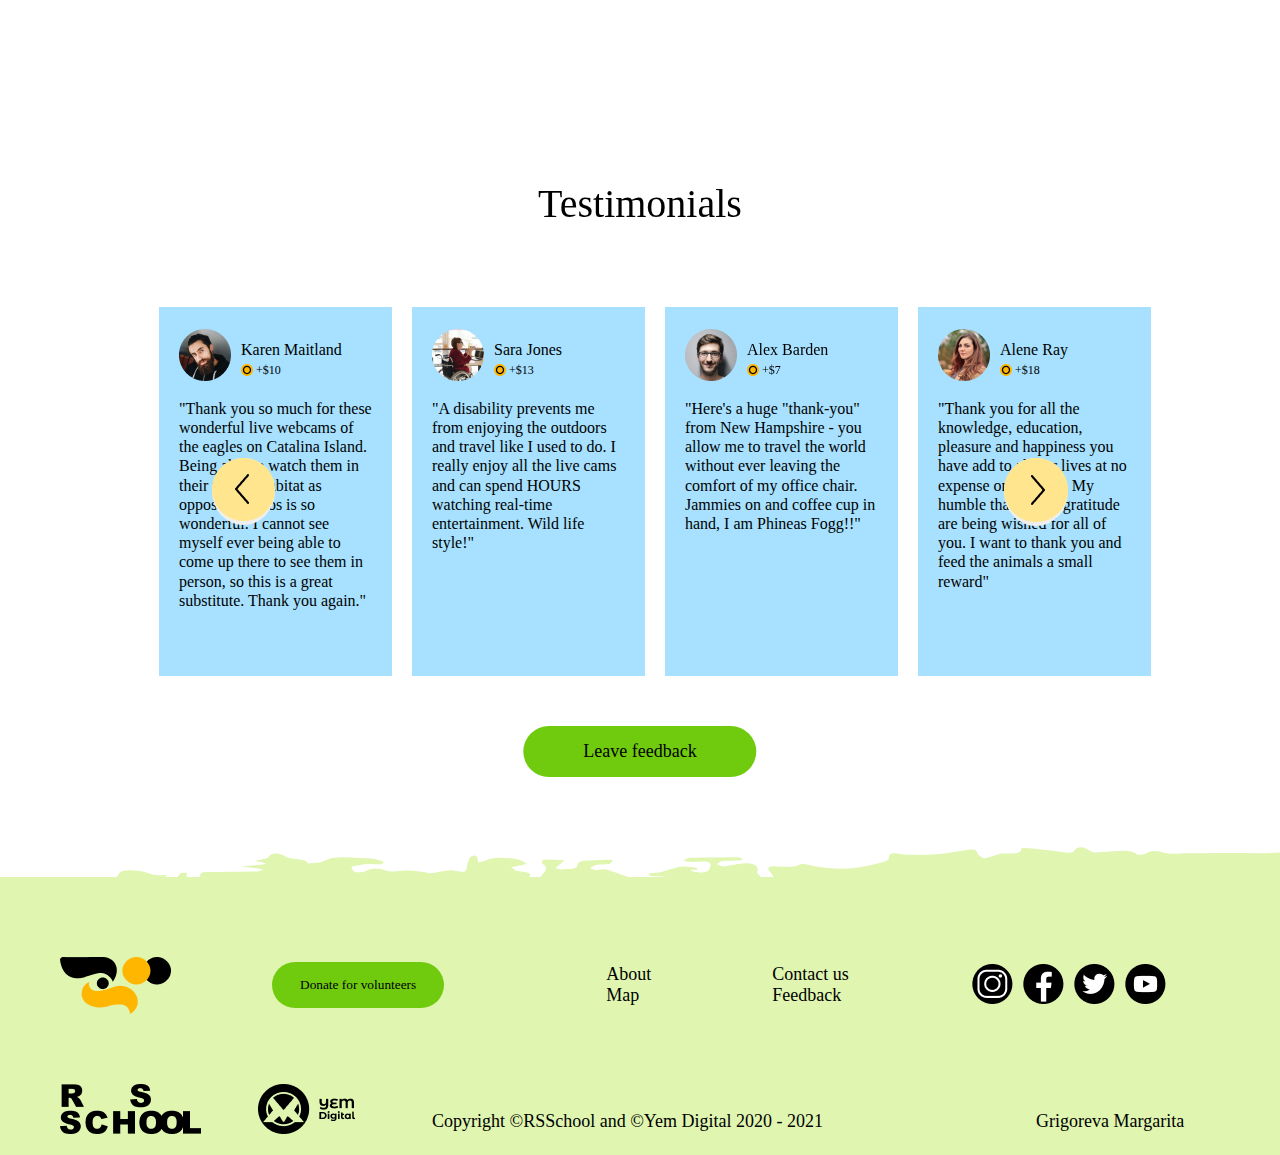
==== commit a50dd25c: "fix: grid-animal" ====
--- a/index.html
+++ b/index.html
@@ -40,7 +40,7 @@
     </section>
 
     <section class="how-it" id="how-work">
-        <p class="how-it-works">How it works</p>
+        <div class="how-it-works">How it works</div>
         <img class="how-it-background" src="./img/section2-background.png" alt="background">
         <div class="how-it-cards">
             <div class="how-it-card-1"></div>
--- a/style.css
+++ b/style.css
@@ -136,18 +136,19 @@
 	line-height: 47px;
 	color: #000000;
 }
+
 .how-it-background{
 	position: absolute;
 	top: 876px;
 	display: block;
 	z-index: -1;
-	padding-left: 267px;
-}
+	margin-left: 12.3%; 
+} 
 .how-it-cards{
 	display: grid;
 	justify-content: center;
-	margin-left: 275px;
-	width: 1370px;
+	margin-left: 12.3%; 
+	width: 1450px;
 	height: 450px;
 	grid-template-columns: repeat(5, 1fr);
 	padding-top: 80px;
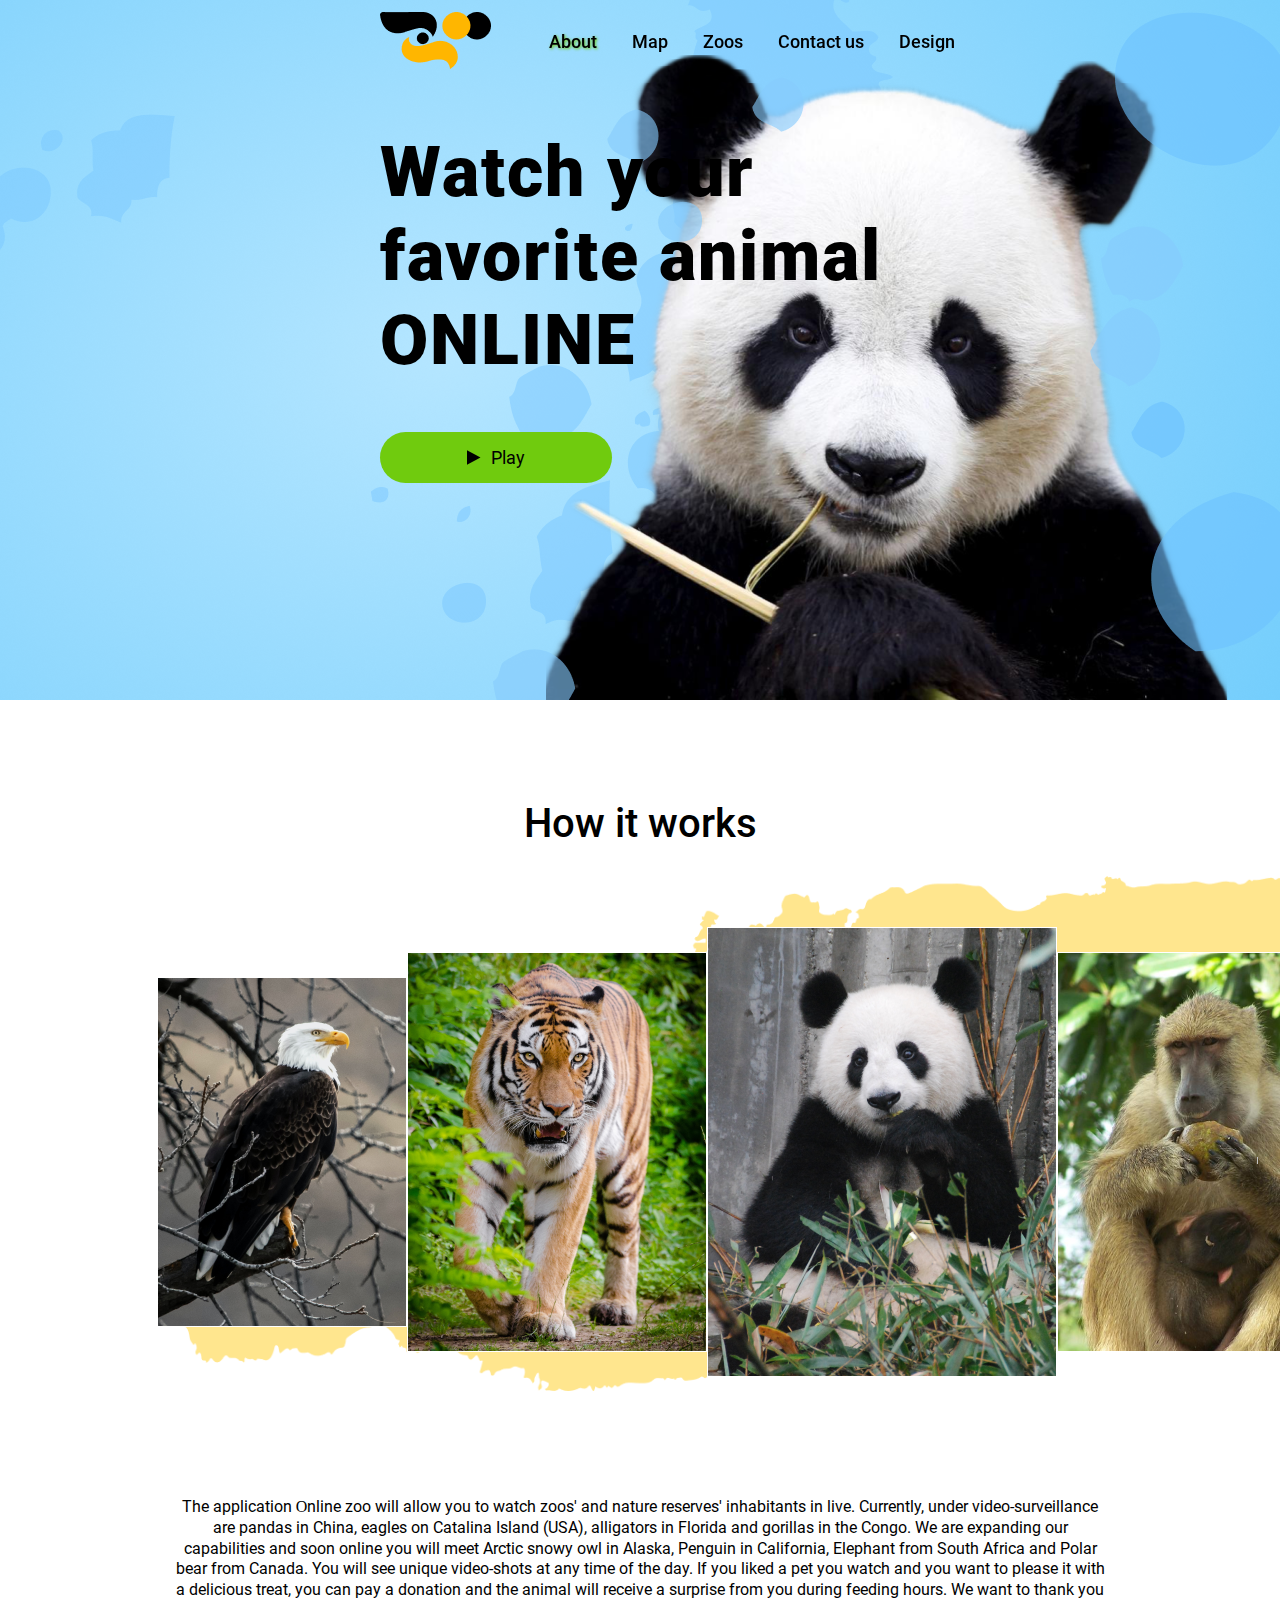
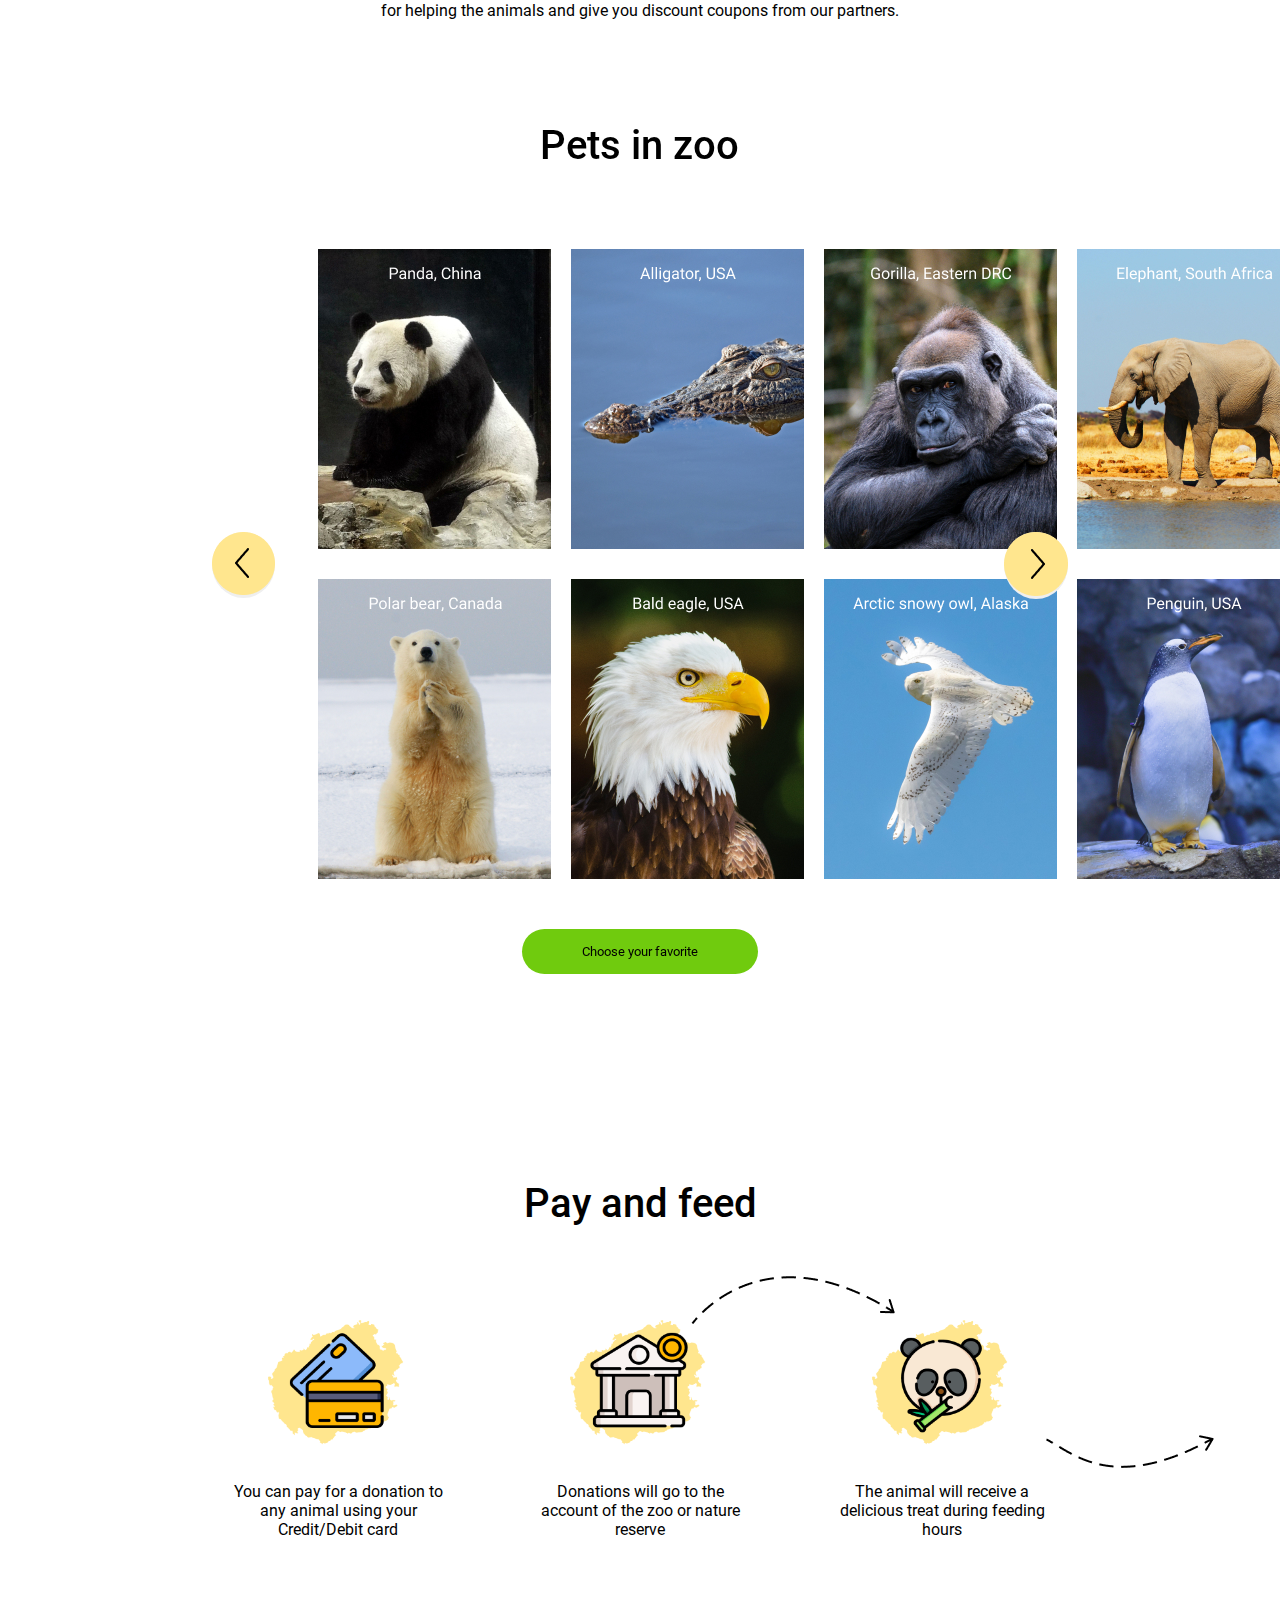
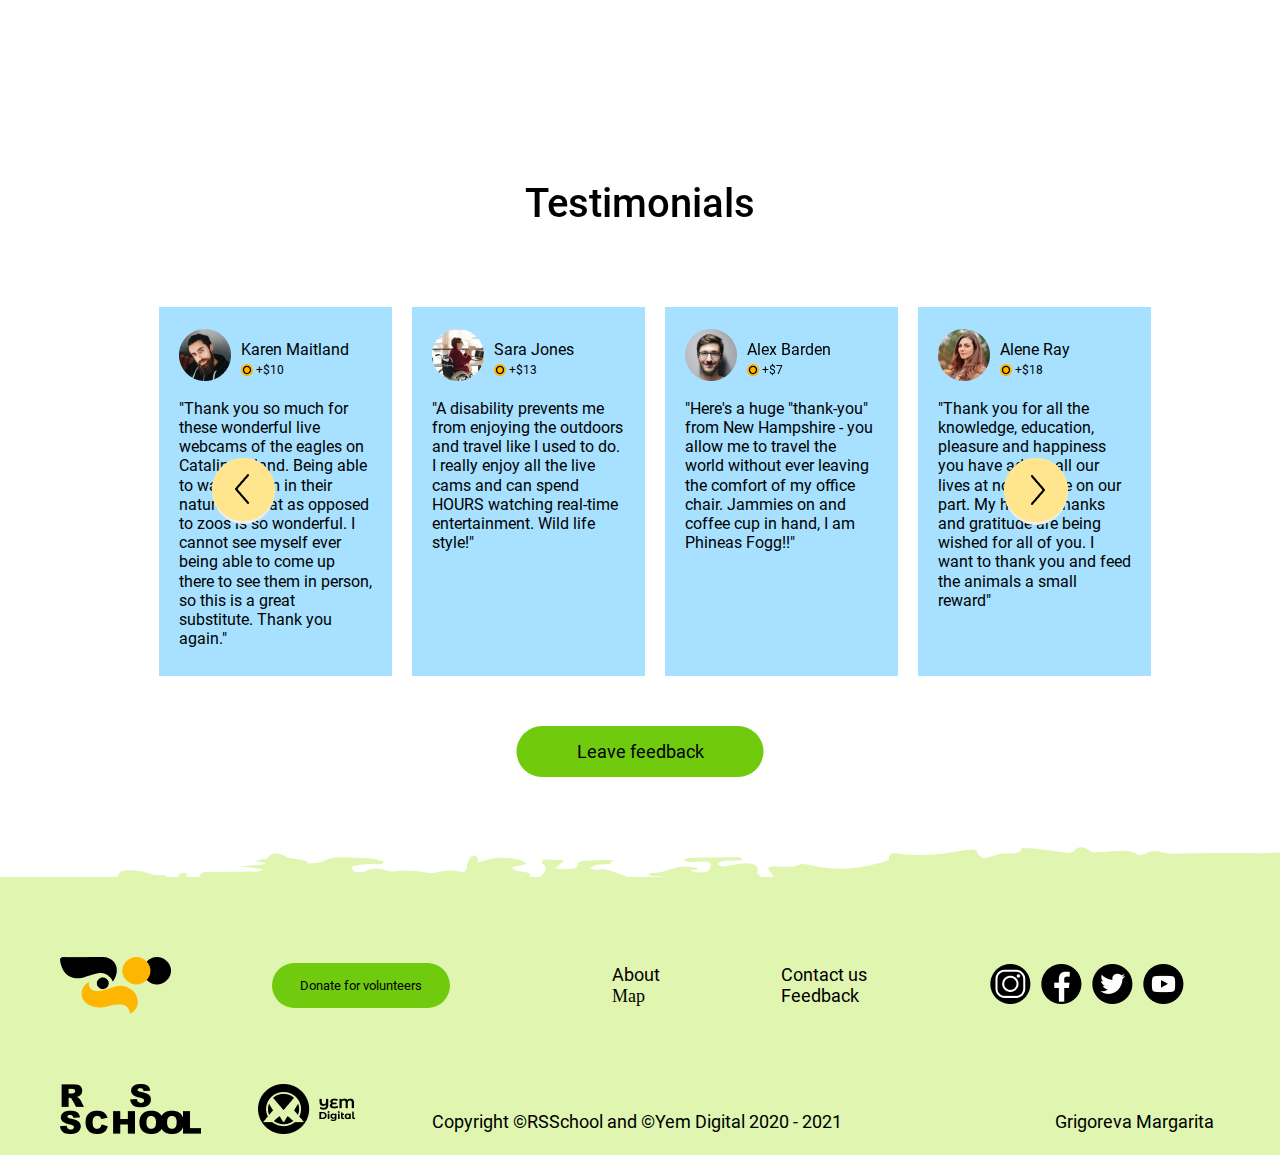
==== commit 6f5de746: "feat: add alligator" ====
--- a/index.html
+++ b/index.html
@@ -18,10 +18,10 @@
                 <nav class="header__nav">
                     <ul class="header_list">
                         <li><a class="header__link header__link__sign" href="#how-work">About</a></li>
-                        <li><a class="header__link" href="./map/index.html">Мар</a></li>
+                        <li><a class="header__link" href="./map/index.html">Map</a></li>
                         <li><a class="header__link" href="#">Zoos</a></li>
                         <li><a class="header__link" href="./404/index.html">Contact us</a></li>
-                        <li><a class="header__link" href="#">Design</a></li>
+                        <li><a class="header__link" href="https://www.figma.com/file/aBvQMVmI665DtzprpiniuH/online-zoo">Design</a></li>
                     </ul>
                 </nav>
     </header>
--- a/style.css
+++ b/style.css
@@ -25,12 +25,38 @@
 	font-size: 14px;
     font-style: normal;
 	font-weight: normal;
-    font-family: 'Open Sans';
 	-ms-text-size-adjust: 100%;
 	-moz-text-size-adjust: 100%;
 	-webkit-text-size-adjust: 100%;
-	font-family: Roboto;
-}
+	font-family: "Roboto";
+}
+
+/* roboto-regular - latin */
+@font-face {
+	font-family: 'Roboto';
+	font-style: normal;
+	font-weight: 400;
+	src: local(''),
+		 url('./fonts/roboto-v27-latin-regular.woff2') format('woff2'), /* Chrome 26+, Opera 23+, Firefox 39+ */
+		 url('./fonts/roboto-v27-latin-regular.woff') format('woff'); /* Chrome 6+, Firefox 3.6+, IE 9+, Safari 5.1+ */
+  }
+  /* roboto-500 - latin */
+  @font-face {
+	font-family: 'Roboto';
+	font-style: normal;
+	font-weight: 500;
+	src: local(''),
+		 url('./fonts/roboto-v27-latin-500.woff2') format('woff2'), /* Chrome 26+, Opera 23+, Firefox 39+ */
+		 url('./fonts/roboto-v27-latin-500.woff') format('woff'); /* Chrome 6+, Firefox 3.6+, IE 9+, Safari 5.1+ */
+  }
+  @font-face {
+	font-family: 'Roboto';
+	font-style: normal;
+	font-weight: 900;
+	src: local(''),
+		 url('./fonts/roboto-v27-latin-900.woff2') format('woff2'), /* Chrome 26+, Opera 23+, Firefox 39+ */
+		 url('./fonts/roboto-v27-latin-900.woff') format('woff'); /* Chrome 6+, Firefox 3.6+, IE 9+, Safari 5.1+ */
+  }
 img {
 	max-width: 100%;
 	height: auto;
@@ -100,7 +126,7 @@
 .panda-title{
 	max-width: 570px;
 	padding-top: 130px;
-	font-family: SceneW01-Black;
+	font-family: Roboto;
 	font-style: normal;
 	font-weight: 900;
 	font-size: 70px;
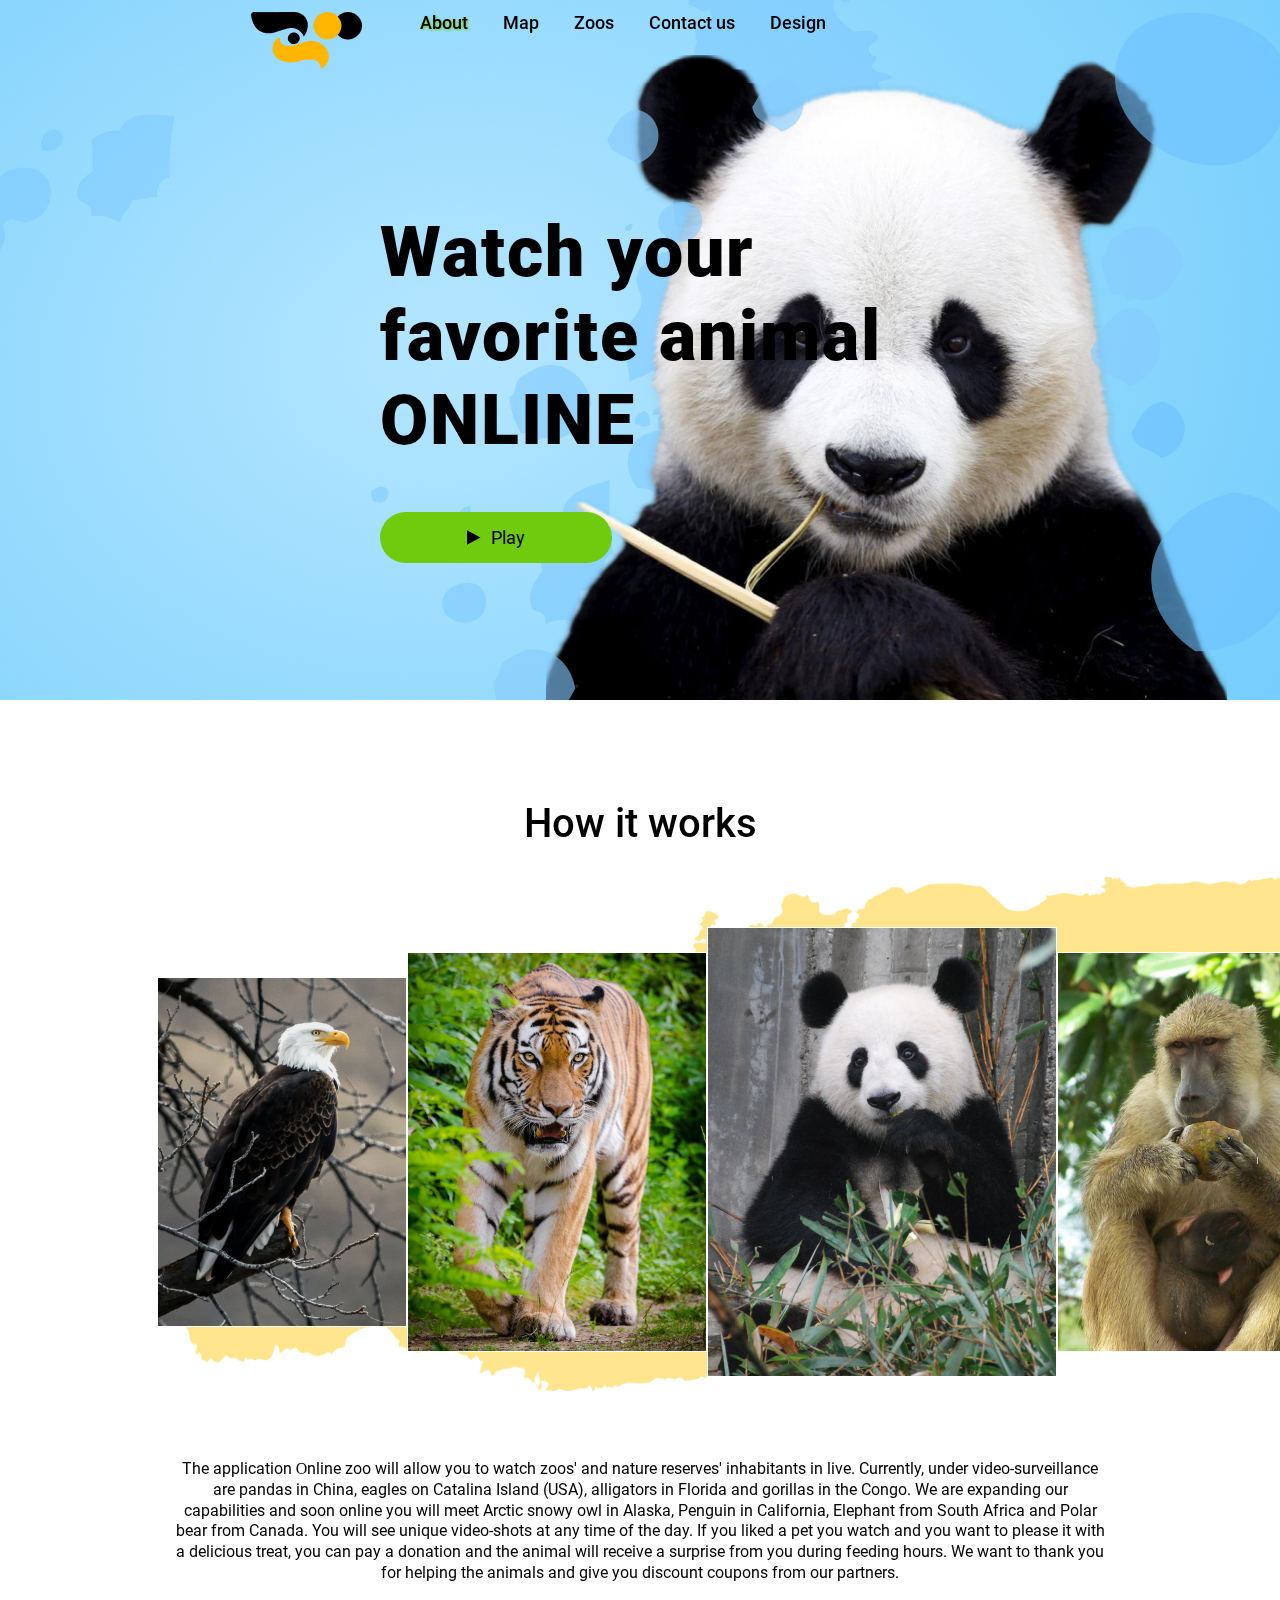
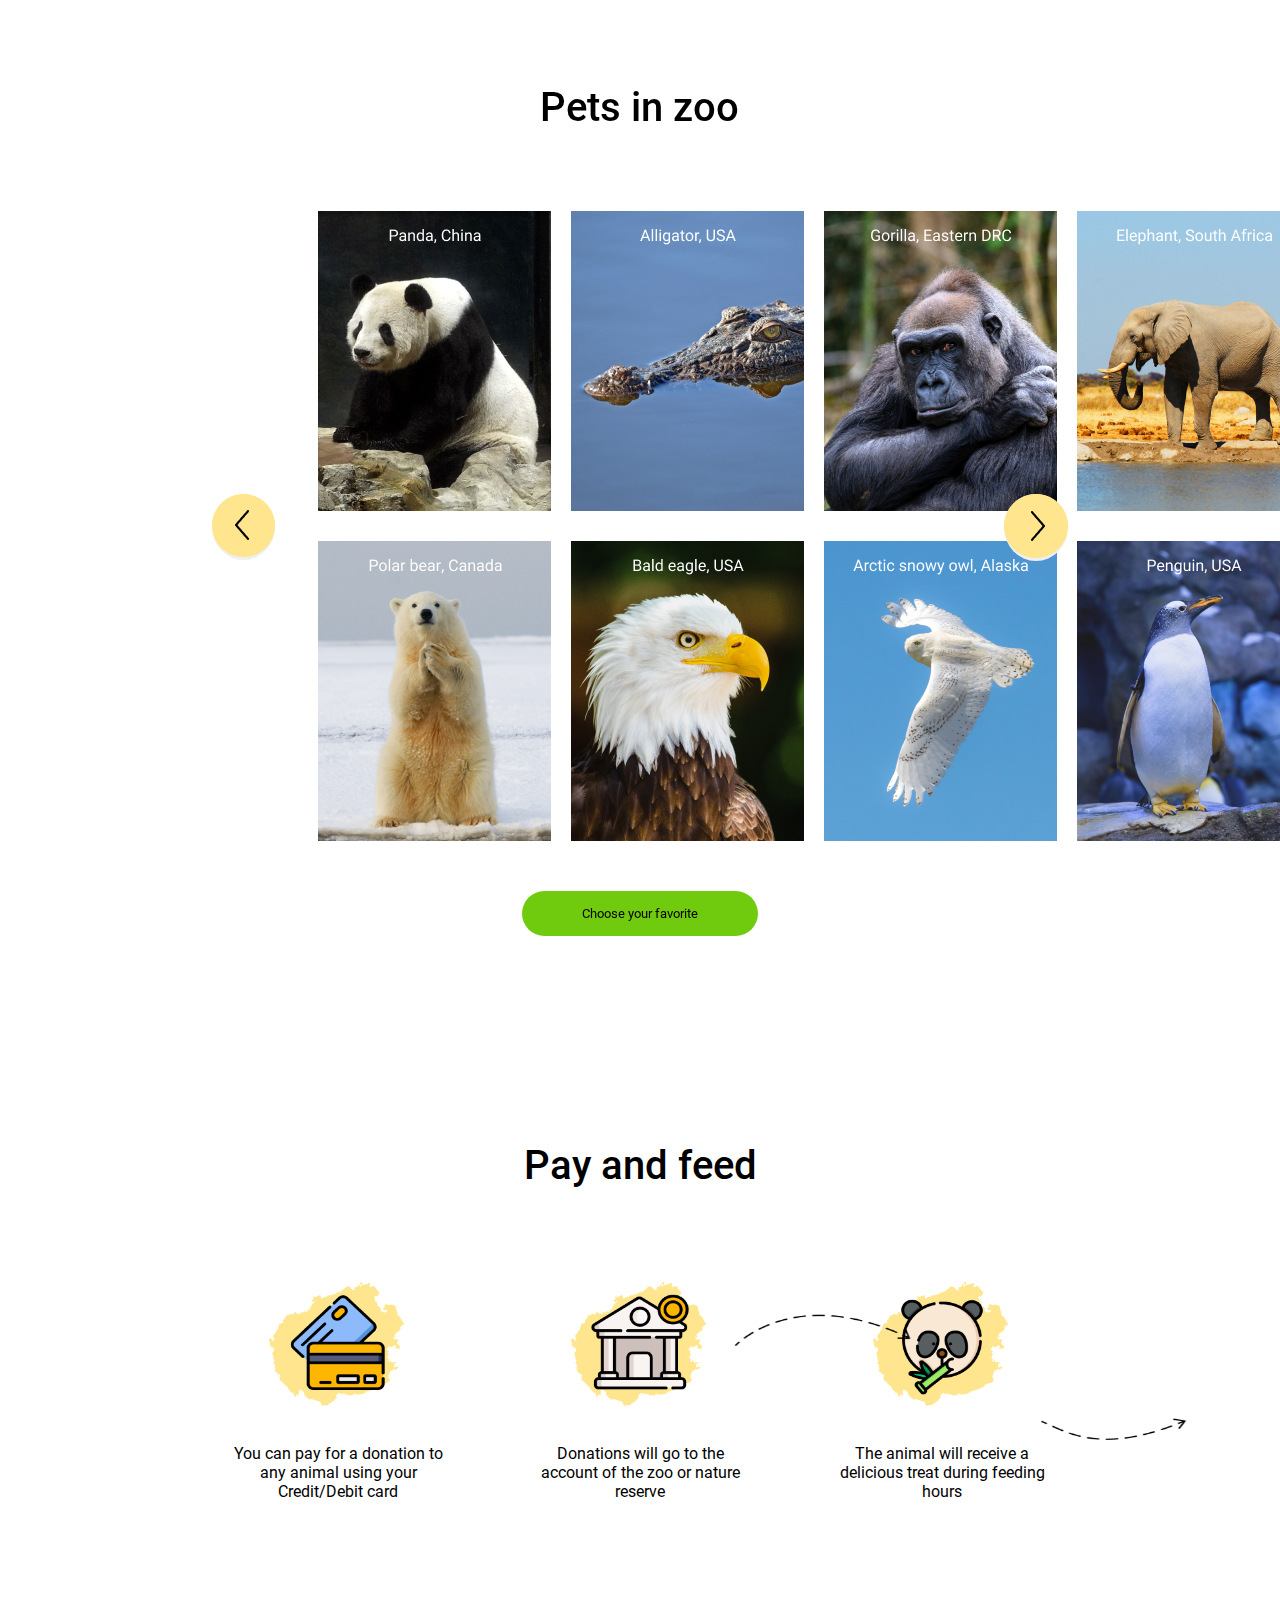
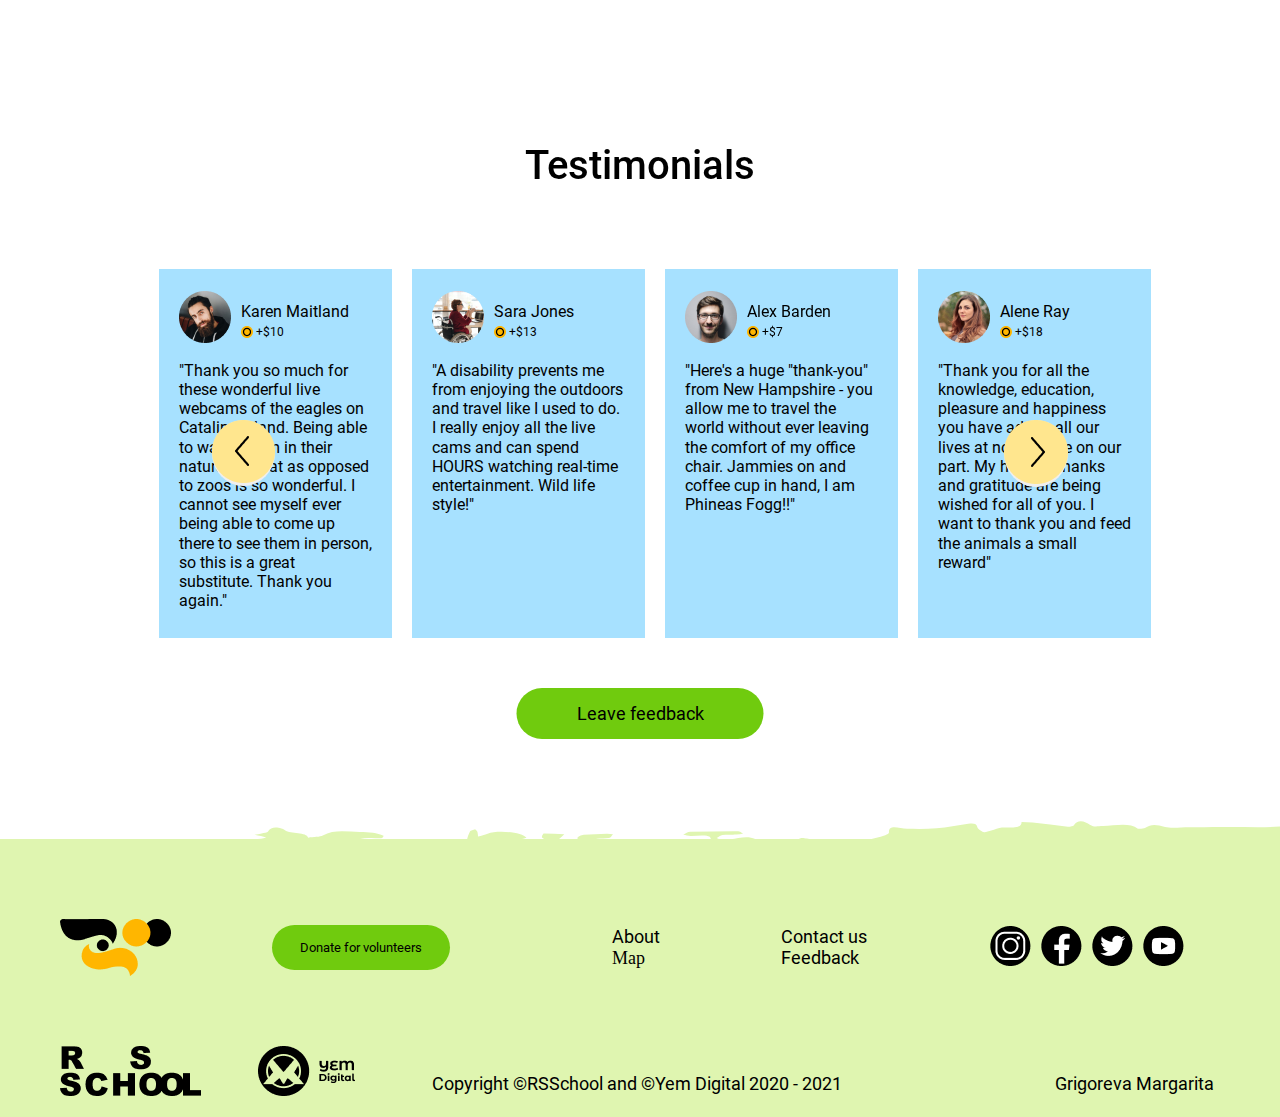
==== commit 68831737: "feat: problem in pay block" ====
--- a/index.html
+++ b/index.html
@@ -112,11 +112,11 @@
                 <img src="./img/pay-1.png" alt="card" class="how-pay-img how-pay-1">
                 <p class="how-pay-text">You can pay for a donation to any animal using your Credit/Debit card</p>
             </div>
-            <div class="step-1">
+            <div class="step-2">
                 <img src="./img/pay-2.png" alt="donat" class="how-pay-img how-pay-2">
                 <p class="how-pay-text">Donations will go to the account of the zoo or nature reserve</p>
             </div>
-            <div class="step-1">
+            <div class="step-3">
                 <img src="./img/pay-3.png" alt="delicious " class="how-pay-img how-pay-3">
                 <p class="how-pay-text">The animal will receive a delicious treat during feeding hours</p>
             </div>
--- a/style.css
+++ b/style.css
@@ -92,7 +92,7 @@
     display: flex;
 	flex-wrap: wrap;
 	padding-top: 12px;
-    padding-left: 380px;
+    padding-left: 19.6%;
 	position: fixed;
 }
 .header__logo__img{
@@ -105,7 +105,7 @@
 .header__link{
     margin-right: 35px;
 	font-size: 23px;
-	line-height: 60px;
+	line-height: 21px;
 	cursor: pointer;
 	font-style: normal;
 	font-weight: 500;
@@ -113,7 +113,8 @@
 	color: #000000;
 }
 .header__link__sign{
-	text-shadow: 1px 1px 3px  #70CB0E;
+	/* text-shadow: 1px 1px 3px  #70CB0E; */
+	text-shadow:#70CB0E 1px 1px 3px;
 }
 .panda{
 	background: url(./img/panda-first-section.png) no-repeat center;
@@ -125,7 +126,7 @@
 }
 .panda-title{
 	max-width: 570px;
-	padding-top: 130px;
+	padding-top: 210px;
 	font-family: Roboto;
 	font-style: normal;
 	font-weight: 900;
@@ -153,6 +154,7 @@
 
 .how-it{
 	overflow:hidden;
+	position: relative;
 }
 .how-it-works{
 	padding-top: 100px;
@@ -165,7 +167,7 @@
 
 .how-it-background{
 	position: absolute;
-	top: 876px;
+	top: 176px;
 	display: block;
 	z-index: -1;
 	margin-left: 12.3%; 
@@ -215,13 +217,12 @@
 }
 .how-it-subtitle{
 	text-align: center;
-	
 	font-style: normal;
 	font-weight: normal;
 	font-size: 16px;
 	line-height: 130%;
 	color: #000000;
-	padding-top: 200px;
+	padding-top: 162px;
 } 
 
 .pets-section{
@@ -250,7 +251,7 @@
 	grid-column-gap: 20px;
 	grid-row-gap: 30px;
 	align-items: center;
-  justify-items: center;
+  	justify-items: center;
 }
 .pet-card {
 	width: 233px;
@@ -324,6 +325,7 @@
 	display: grid;
 	grid-template-columns: repeat(3, 1fr);
 	grid-column-gap: 90px;
+	text-align: center;
 	
 }
 .how-pay-img{
@@ -332,8 +334,10 @@
 }
 .how-pay-4{
 	position: absolute;
-	top: 2670px;
-	left: 640px;
+    top: 2780px;
+    left: 690px;
+    width: 540.67px;
+    height: 405.09px;
 }
 .how-pay-text{
 	font-size: 16px;
@@ -508,10 +512,162 @@
 }
 .footer-bg{
 	position: absolute;
-	top: 3996px;
+	top: 3970px;
 	left: 0;
 	height: 270px;
 	width: 100%;
 	background: url(./img/footer.svg) no-repeat;
 	z-index: -1;
+}
+
+@media (max-width: 1200px){
+	.header{
+		padding-top: 10px;
+		padding-left: 20px;
+	}
+	.panda{
+		background: url(./img/panda-first-section-1200.png) no-repeat center;
+	}
+	.panda-wrapper{
+		margin-left: 20px;
+	}
+	.how-it-cards{
+		display: block;
+		margin-left: 1.25%; 
+		width: 1170px;
+	}
+	.how-it-card-1{
+		position: absolute;
+	}
+	.how-it-card-2{
+		position: absolute;
+		left: 16.25%;
+	}
+	.how-it-card-3{
+		position: absolute;
+		left: 35.4%;
+		z-index: 3;
+	}
+	.how-it-card-4{
+		position: absolute;
+		right: 16.25%;
+		z-index: 2;
+	}
+	.how-it-card-5{
+		position: absolute;
+		right: 1.25%;
+		z-index: 1;
+	}
+	.how-it-background{
+		margin-left: 1.25%;
+		height: 549px;
+	}
+	.pets{
+		width: 82.6%;
+	}
+	.prev{
+		left: 1.66%;
+	}
+	.next{
+		right: 1.66%;
+	}
+	.how-pay-4{
+		left: 26.5%;
+		top: 2740px;
+	}
+	.test-prev{
+		left: 1.66%;
+	}
+	.test-next{
+		right: 1.66%;
+	}
+	.footer-bg{
+		top: 3970px;
+	}
+}
+
+@media (max-width: 640px){
+	.panda{
+		background: url(./img/panda-first-section-640.png) no-repeat center;
+	}
+	.panda-title{
+		font-family: 'Roboto';
+		font-style: normal;
+		padding-top: 150px;
+		font-weight: 900;
+		font-size: 50px;
+		line-height: 120%;
+		letter-spacing: 0.03em;
+		width: 414px;
+	}
+	.panda-button{
+		padding: 15px 60px;
+	}
+	.how-it-card-2{
+		position: absolute;
+		left: -11.7%;
+	}
+	.how-it-card-3{
+		position: absolute;
+		left: 22.6%;
+		z-index: 3;
+	}
+	.how-it-card-4{
+		position: absolute;
+		right: -11.7%;
+		z-index: 2;
+	}
+	.how-it-background{
+		margin-left: 1.25%;
+		height: 549px;
+	}
+	.paragraph{
+		width: 536px;
+		padding-bottom: 100.6px;
+	}
+	.pets{
+		width: 93.9%;
+		height: 1152px;
+		margin: left 20px;
+		overflow:hidden;
+	}
+	.pet-card {
+		width: 187px;
+		height: 300px;
+	}
+	.prev{
+		top: 77.1%;
+		left: 38.4%;
+	}
+	.next{
+		top: 77.1%;
+		right: 38.4%;
+	}
+	.choose-pet{
+		margin-top: 144px;
+		margin-bottom: 100px;
+	}
+	.pay{
+		height: 930px;
+		position: relative;
+	}
+ 
+	.how-pay{
+		padding-top: 93px;
+		width: 85.3%;
+		grid-template-columns: repeat(2, 1fr);
+		grid-column-gap: 46px;
+	} 
+	.step-3{
+		position: absolute;
+		top: 56.6%;
+		left: 29.3%;
+	}
+	.how-pay-text{
+		width: 192px;
+		margin-left: 30px;
+	}
+	.how-pay-text :last-child{
+		margin-left: 0;
+	}
 }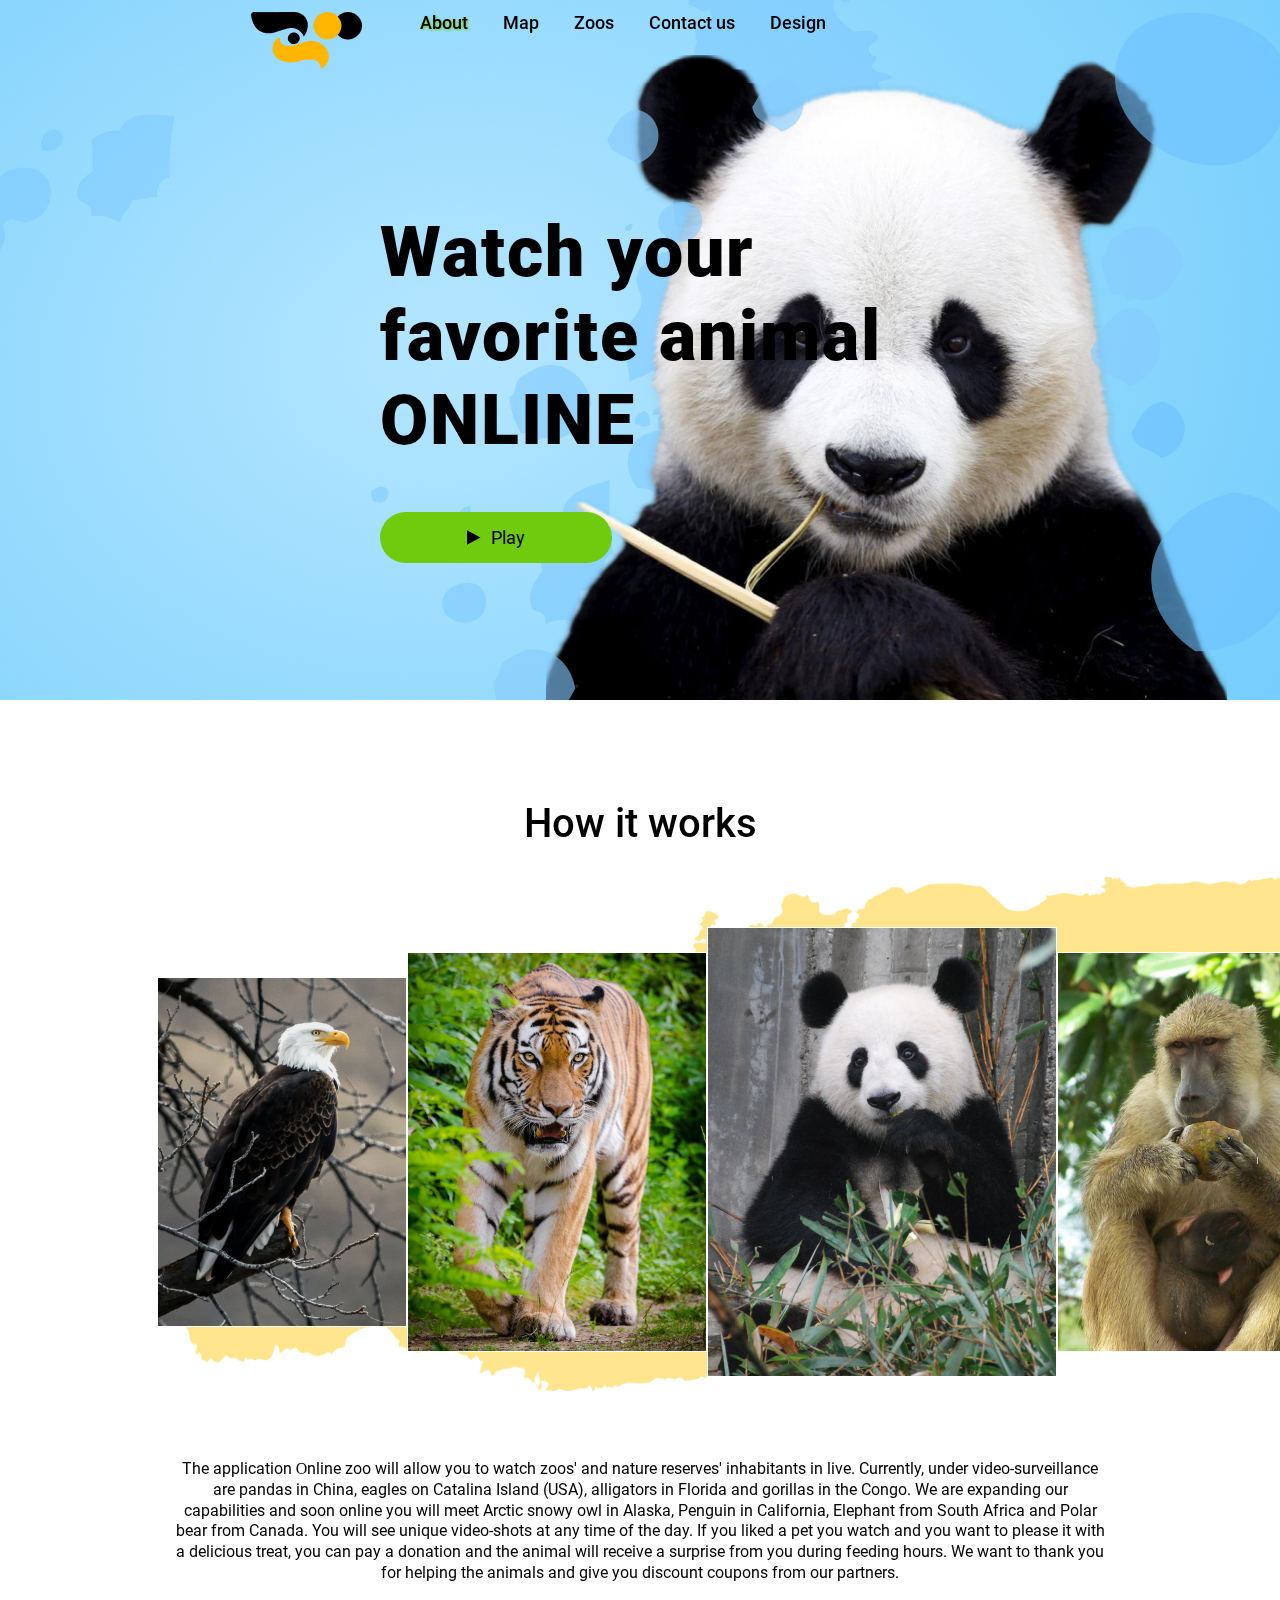
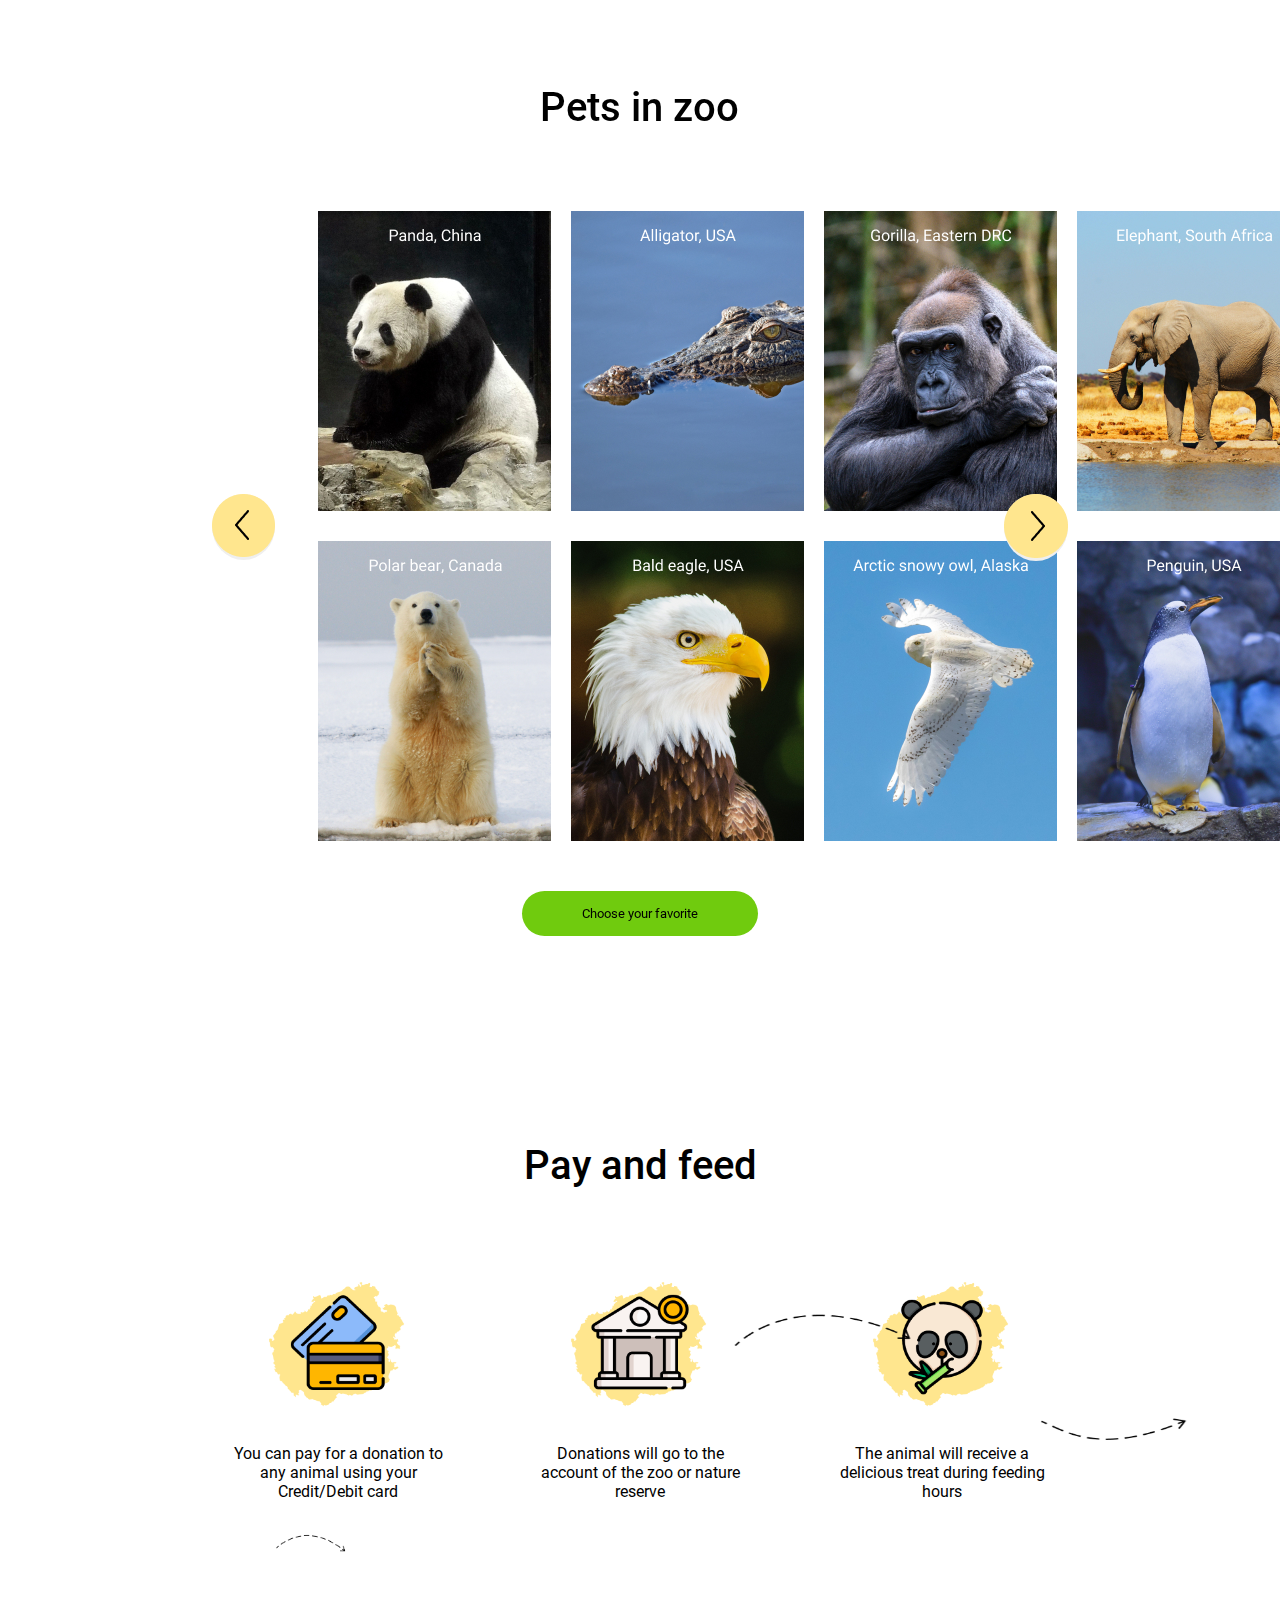
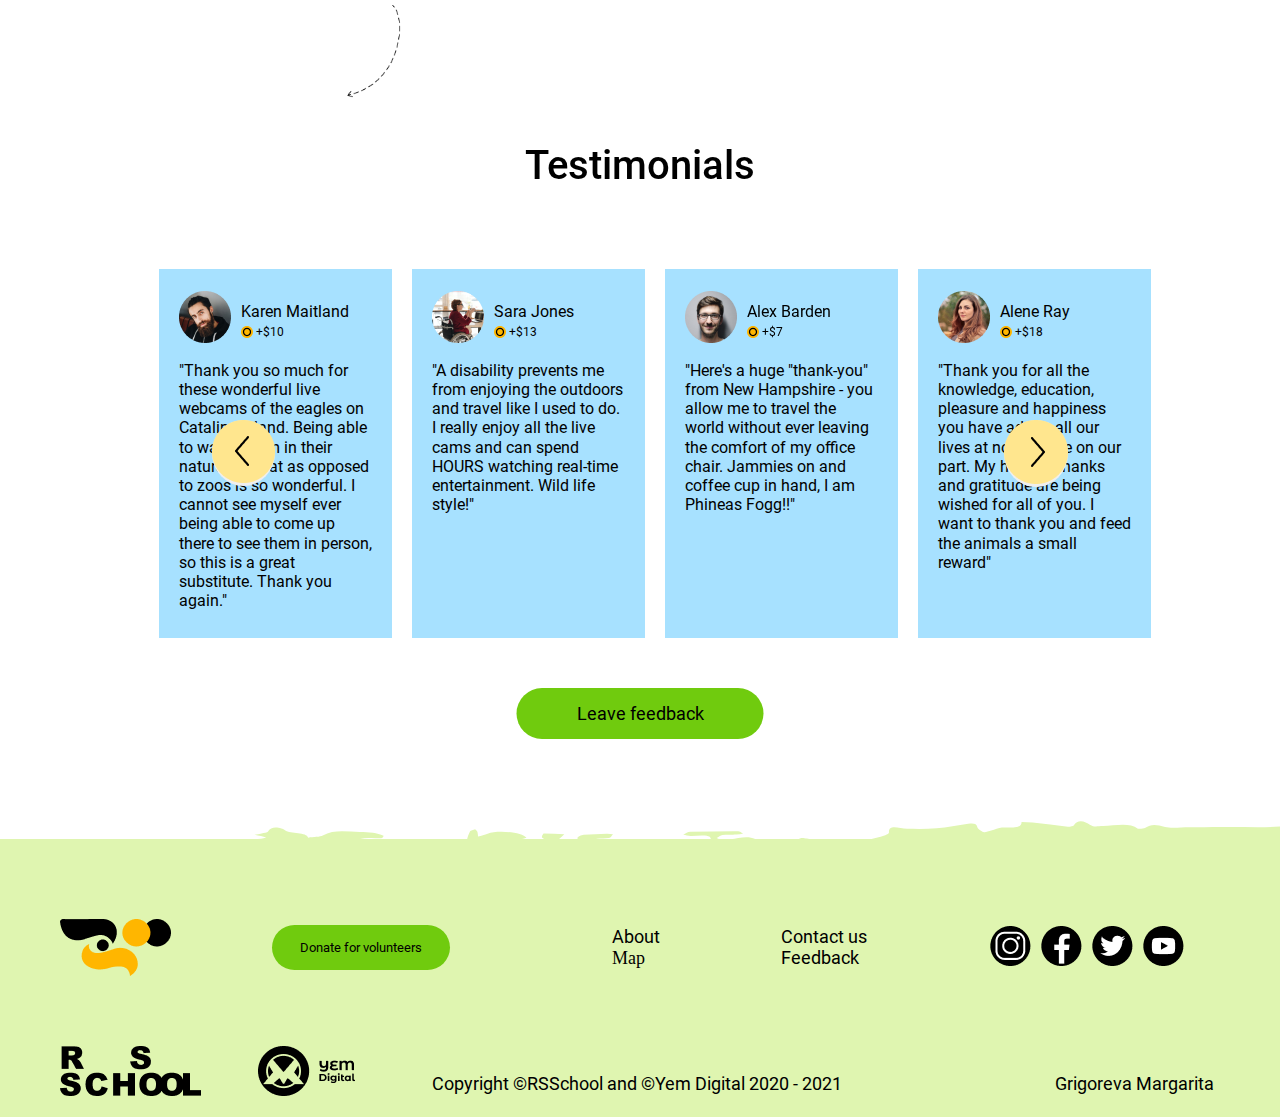
==== commit 78455969: "feat: arrow block pay" ====
--- a/index.html
+++ b/index.html
@@ -121,6 +121,7 @@
                 <p class="how-pay-text">The animal will receive a delicious treat during feeding hours</p>
             </div>
             <img src="./img/pay-4.png" alt="arrow" class="how-pay-4">
+            <img src="./img/pay-4-640.png" alt="arrow" class="how-pay-4-640">
             
         </div>
     </section>
@@ -197,8 +198,6 @@
                         <ul class="footer-list">
                             <li><a class="footer-list-id" href="#how-work">About</a></li>
                             <li><a class="footer-list-id" href="#">Мар</a></li>
-                            <!-- <li><a class="footer-list" href="#">Contact us</a></li>
-                            <li><a class="footer-list" href="#">Feedback</a></li> -->
                         </ul>
                     </div>
                     <div class="footer-column-2">
--- a/style.css
+++ b/style.css
@@ -575,6 +575,9 @@
 		left: 26.5%;
 		top: 2740px;
 	}
+	.how-pay-4-640{
+		display: none;
+	}
 	.test-prev{
 		left: 1.66%;
 	}
@@ -587,6 +590,9 @@
 }
 
 @media (max-width: 640px){
+	.header__nav{
+		padding-top: 20px;
+	}
 	.panda{
 		background: url(./img/panda-first-section-640.png) no-repeat center;
 	}
@@ -670,4 +676,103 @@
 	.how-pay-text :last-child{
 		margin-left: 0;
 	}
+	.testimonials{
+		height: 950px;
+		overflow:hidden;
+	}
+	.testimonials-cards{
+		width: 601px;
+		grid-column-gap: 20px;
+	}
+	.test-card{
+		width: 187px;
+		height: 429px;
+	}
+	.test-prev{
+		top: 72.1%;
+		left: 38.4%;
+	}
+	.test-next{
+		top: 72.1%;
+		right: 38.4%;
+	}
+	.feedback{
+		margin-top: 144px;
+	}
+	.footer{
+		height: 359px;
+		position: relative;
+	}
+	.footer-wrapper{
+		width: 600px;
+	}
+	.footer-button{
+		position:absolute;
+		top: 54.5%;
+		right: 3.125%;
+
+	}
+	.footer__logo__img{
+		padding-right: 57px;
+	}
+	.footer-nav{
+		padding-left: 0;
+	}
+	.footer-column-1{
+		padding-right: 55px;
+	}
+	.social-list{
+		padding-left: 65px;
+	}
+	.footer-list-id{
+		white-space: nowrap;
+	}
+	.second-level{
+		margin-top: 15px;
+	}
+	.footer-list-id{
+		padding-bottom: 20px;
+	}
+	.footer-column-1{
+		height: 51px;
+	}
+	.footer-bg{
+		top: -78px;
+    	left: -100px;
+	}
+	.footer__rss__img{
+		height: 50px;
+	}
+	.footer__yem__img{
+		height: 50px;
+	}
+	.footer-text{
+		position: absolute;
+		padding-top: 0px;
+		padding-right: 0;
+		top: 88.5%;
+		left: 17.5%;		
+		width: 416px;
+	}
+	.designer{
+		position: absolute;
+		padding-top: 0px;
+		top: 80%;
+		left: calc(50% - 159px/2 - 0.5px);
+	}
+	.second-level{
+		padding-top: 50px;
+	}
+
+
+
+	.how-pay-4{
+		display: none;
+	}
+	.how-pay-4-640{
+		display: block;
+		position: absolute;
+		top: 11%;
+		left: 18.5%;
+	}
 }